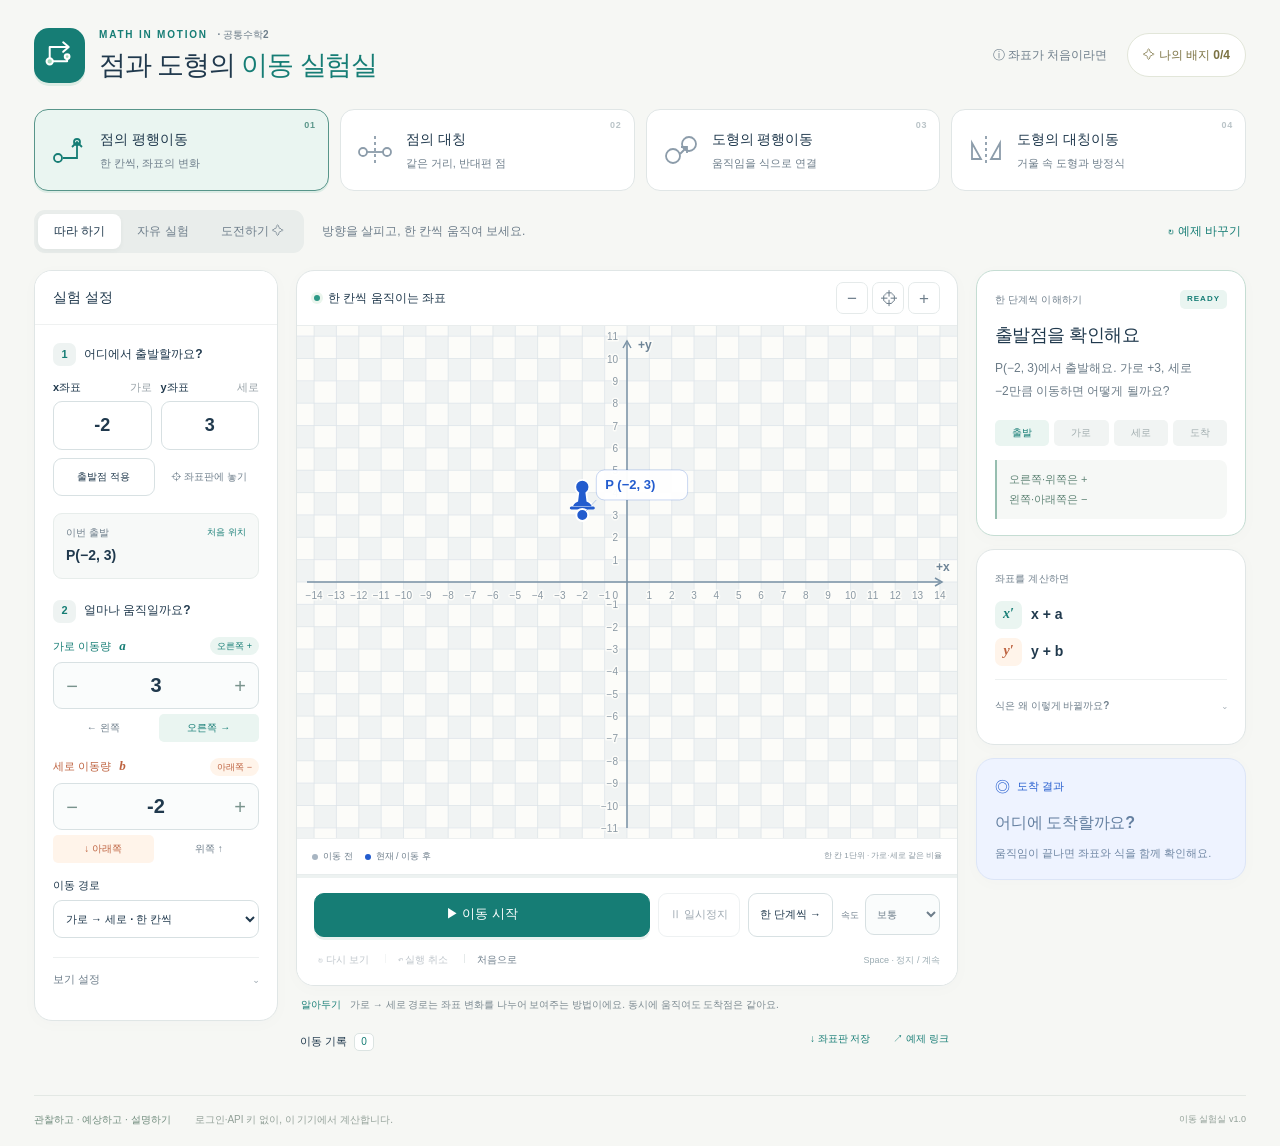
==== index.html @ cbc28ec3 "Add files via upload" ====
<!DOCTYPE html>
<html lang="ko">
<head>
  <meta charset="UTF-8">
  <meta name="viewport" content="width=device-width,initial-scale=1,viewport-fit=cover">
  <meta name="theme-color" content="#f6f7f4">
  <meta name="description" content="공통수학2 · 점과 도형의 평행이동과 대칭이동을 한 칸씩 실험하는 수학 학습 도구">
  <title>이동 실험실 · 점과 도형</title>
  <style>:root{--bg:#f6f7f4;--card:#fff;--ink:#20394d;--muted:#6e7e8b;--line:#e0e6e6;--teal:#167d75;--teal-soft:#eaf5f1;--blue:#235cce;--blue-soft:#eef3ff;--orange:#bd613e;--orange-soft:#fff4ea;--purple:#8061ab;--radius:18px;--shadow:0 3px 18px #283b4f05;font-family:-apple-system,BlinkMacSystemFont,'Apple SD Gothic Neo','Noto Sans KR','Malgun Gothic',Arial,sans-serif;color:var(--ink);font-synthesis:none;line-height:1.6}*{box-sizing:border-box}body{margin:0;background:var(--bg);font-size:14px}button,input,select,textarea{font:inherit;color:inherit}button{cursor:pointer;border:0;background:none;min-height:44px;transition:background .16s,border-color .16s,box-shadow .16s;touch-action:manipulation}button:hover:not(:disabled){filter:brightness(.97)}button:disabled{opacity:.43;cursor:not-allowed}button:focus-visible,input:focus-visible,select:focus-visible,summary:focus-visible,textarea:focus-visible{outline:3px solid #76aaa2;outline-offset:3px}input,select,textarea{width:100%;min-width:0;border:1px solid #d7e0e2;border-radius:9px;background:#fff;padding:9px 11px;min-height:44px;outline:0}input:focus,select:focus,textarea:focus{border-color:var(--teal);box-shadow:0 0 0 3px #167d7510}input:disabled,select:disabled{background:#f5f6f6}input[type=checkbox]{accent-color:var(--teal);width:17px;height:17px;min-height:0;flex-shrink:0}fieldset{margin:0;padding:0;border:0;min-width:0}h1,h2,h3,p{margin:0}h2{font-size:16px;line-height:1.45}h3{font-size:16px}small{font-size:11px}em{font-style:normal}svg{display:block}summary{cursor:pointer;list-style:none;min-height:44px;display:flex;align-items:center;justify-content:space-between}summary::-webkit-details-marker{display:none}[hidden]{display:none!important}.shell{max-width:1520px;margin:auto;padding:27px 34px 18px}.masthead{display:flex;align-items:center;justify-content:space-between;gap:24px;margin-bottom:26px}.brand-group{display:flex;gap:14px;align-items:center}.brand-mark{width:51px;height:55px;background:var(--teal);border-radius:15px;display:grid;place-items:center;box-shadow:0 3px 0 #dcece4}.brand-mark svg{width:38px;stroke:#fff;stroke-width:2.5;fill:none;stroke-linecap:round;stroke-linejoin:round}.brand-mark circle{fill:#a7d9bd}.eyebrow{font-size:10px;letter-spacing:1.8px;font-weight:750;color:var(--teal);margin-bottom:4px}.eyebrow span{letter-spacing:0;margin-left:5px;font-weight:550;color:var(--muted)}h1{font-size:27px;font-weight:750;letter-spacing:-1.1px;line-height:1.35}h1 em{color:var(--teal)}.header-actions{display:flex;gap:12px;align-items:center}.ghost{color:var(--muted)}.small{font-size:12px;padding:0 8px}.badge-button{background:#fff;border:1px solid #e2e6d9;border-radius:24px;padding:0 15px;font-size:12px;font-weight:650;color:#7b7242}.mode-nav{display:grid;grid-template-columns:repeat(4,1fr);gap:11px;margin-bottom:19px}.mode-card{display:flex;align-items:center;position:relative;padding:17px 16px;text-align:left;gap:13px;background:var(--card);border:1px solid var(--line);border-radius:14px;min-height:82px}.mode-card.active{background:var(--teal-soft);border:1.5px solid #58958a;box-shadow:0 2px 0 #dcece5}.mode-card svg{height:34px;width:36px;stroke:#8c9caa;stroke-width:1.8;fill:none;flex-shrink:0}.mode-card.active svg{stroke:var(--teal)}.mode-card b{display:block;font-size:14px;font-weight:700}.mode-card small{display:block;color:var(--muted);font-size:11px;margin-top:4px}.mode-number{position:absolute;right:12px;top:8px;font-size:9px;font-weight:700;letter-spacing:.8px;color:#bac4c8}.mode-card.active .mode-number{color:#5c978b}.learning-bar{display:flex;align-items:center;gap:18px;margin-bottom:17px}.segmented{display:flex;padding:4px;border-radius:11px;background:#e9edeb;flex-shrink:0}.segmented button{min-height:35px;border-radius:8px;font-size:12px;padding:0 16px;color:var(--muted)}.segmented .active{background:#fff;color:var(--ink);font-weight:700;box-shadow:0 2px 5px #243b4a0c}.learning-bar>p{font-size:12px;color:var(--muted)}.learning-bar>.text-button{margin-left:auto}.text-button{font-size:12px;color:var(--teal);padding:0 5px;min-height:38px;font-weight:650}.workspace{display:grid;grid-template-columns:244px minmax(0,1fr) 270px;gap:18px;align-items:start}.card{background:var(--card);border:1px solid var(--line);border-radius:var(--radius);box-shadow:var(--shadow)}.input-panel{overflow:hidden}.input-panel>summary{padding:15px 18px;font-size:14px;font-weight:750;background:#fff;border-bottom:1px solid #eff1f1}.summary-hint{display:none;font-size:11px;font-weight:400;color:var(--muted)}.input-content{padding:18px}.section-caption{display:flex;align-items:center;gap:8px;margin-bottom:13px}.section-caption h2{font-size:12px;font-weight:700}.step-circle{background:#eef3f2;border-radius:7px;width:23px;height:23px;display:grid;place-items:center;color:var(--teal);font-size:11px;font-weight:750;flex-shrink:0}.field-row{display:grid;grid-template-columns:1fr 1fr;gap:9px}.field-row label>span,.equation-field>span{font-size:11px;display:block;margin-bottom:5px;font-weight:650}.field-row label small{float:right;font-weight:400;color:#98a2a8}.field-row input{text-align:center;font-size:18px;font-weight:650;font-variant-numeric:tabular-nums}.input-tools{display:flex;gap:5px;margin-top:8px}.compact{min-height:38px;padding:6px 11px;font-size:11px;border-radius:8px}.input-tools .compact{padding-left:7px;padding-right:7px;font-size:10px;flex:1}.outline{background:#fff;border:1px solid #d8e1e3;border-radius:9px;padding:8px 13px;font-size:12px;font-weight:550}.primary{background:var(--teal);border:1px solid var(--teal);border-radius:10px;color:#fff;font-size:13px;font-weight:700;padding:10px 19px;box-shadow:0 3px 0 #0b665317}.primary:hover{background:#126c65}.current-source{margin:17px 0 21px;padding:11px 12px;background:#f7f9f8;border:1px solid #e7edeb;border-radius:9px;overflow-wrap:anywhere}.current-source>span{font-size:10px;font-weight:650;display:flex;justify-content:space-between;color:var(--muted);gap:5px}.current-source small{font-size:9px;color:var(--teal)}.current-source>strong{font-size:14px;font-weight:650;display:block;margin-top:3px;line-height:1.6}.current-source p{font-size:11px;color:var(--orange);margin-top:6px}.motion-input{margin-bottom:14px}.field-heading{display:flex;align-items:center;justify-content:space-between;font-size:11px;margin-bottom:6px}.field-heading b{margin-left:5px;font-size:13px;font-family:Georgia,serif;font-style:italic}.x-motion .field-heading{color:var(--teal)}.y-motion .field-heading{color:var(--orange)}.direction-pill{font-size:9px;background:var(--teal-soft);padding:2px 7px;border-radius:20px}.y-motion .direction-pill{background:var(--orange-soft)}.number-control{display:grid;grid-template-columns:36px 1fr 36px;background:#fafcfc;border:1px solid #d8e1e3;border-radius:9px;overflow:hidden}.number-control input{background:transparent;border:0;border-radius:0;padding:5px 0;box-shadow:none;text-align:center;font-size:20px;font-weight:700;min-width:0;height:45px}.number-control button{font-size:20px;font-weight:400;min-height:44px;color:#79938d}.direction-choice{display:grid;grid-template-columns:1fr 1fr;gap:5px;margin-top:5px}.direction-choice button{min-height:28px;font-size:10px;border-radius:5px;color:var(--muted)}.direction-choice button.chosen{background:var(--teal-soft);color:var(--teal);font-weight:650}.y-motion .direction-choice button.chosen{background:var(--orange-soft);color:var(--orange)}.select-label{display:block;font-size:11px;font-weight:550;margin-top:12px}.select-label select{font-size:11px;margin-top:5px;padding:8px;min-height:38px}.display-options{margin-top:19px;border-top:1px solid #edf0f0}.display-options>summary{color:var(--muted);font-size:11px;font-weight:650}.display-options>div{display:grid;gap:1px}.display-options label{display:flex;align-items:center;gap:9px;font-size:11px;min-height:36px}.equation-field input{font-family:inherit;font-size:12px}.shape-presets{display:flex;gap:4px;margin-top:7px;flex-wrap:wrap}.shape-presets button{min-height:29px;padding:2px 8px;border-radius:5px;background:#f1f4f3;color:var(--muted);font-size:10px}.equation-preview{margin:9px 0;font-size:12px;line-height:1.7;overflow-wrap:anywhere;color:var(--blue)}.wide{width:100%}.field-note{font-size:10px;color:var(--muted);line-height:1.8;margin-top:8px}.axis-presets{display:grid;grid-template-columns:1fr 1fr;gap:7px}.axis-presets button{border:1px solid #e3e0ec;border-radius:8px;font-size:12px;min-height:37px;color:var(--purple)}.axis-presets .chosen{background:#f0ecf7;border-color:#ab96c8}.axis-params{margin-top:12px}.axis-note{background:#f6f3fa;border-left:2px solid #baaad0;color:#80708f;font-size:11px;line-height:1.8;padding:10px;margin-top:14px;border-radius:0 7px 7px 0}.inline-error{background:#fff0ee;border:1px solid #efd1ca;border-radius:8px;color:#ab4432;font-size:11px;line-height:1.8;margin-top:10px;padding:9px}.board-card{overflow:hidden}.board-header{height:55px;display:flex;align-items:center;justify-content:space-between;padding:0 17px;border-bottom:1px solid #e9eded}.board-header>div:first-child{display:flex;align-items:center;gap:8px}.board-header b{font-size:12px;font-weight:650}.live-dot{height:6px;width:6px;background:#2d9987;border-radius:50%;box-shadow:0 0 0 3px #eaf5ed}.board-tools{display:flex;gap:4px}.board-tools button{width:32px;min-height:32px;height:32px;border:1px solid #e5eaea;border-radius:7px;font-size:17px;color:var(--muted);display:grid;place-items:center}.board-surface{height:clamp(420px,40vw,575px);position:relative;background:#fcfcf9;overflow:hidden}.board-surface svg{width:100%;height:100%;touch-action:none;cursor:grab;font-family:-apple-system,BlinkMacSystemFont,'Apple SD Gothic Neo','Noto Sans KR','Malgun Gothic',sans-serif}.board-surface svg:active{cursor:grabbing}.board-surface svg.placing{cursor:crosshair}#placement-banner{position:absolute;left:50%;bottom:14px;transform:translateX(-50%);white-space:nowrap;padding:8px 13px;background:#245d56;color:#fff;font-size:11px;border-radius:24px;pointer-events:none}.tick{font-size:10px;fill:#8b99a4;font-variant-numeric:tabular-nums;paint-order:stroke;stroke:#fcfcf9;stroke-width:3;stroke-linejoin:round}.axis-title{font-size:12px;fill:#6f8597;font-weight:700;paint-order:stroke;stroke:#fcfcf9;stroke-width:3}.graph-label{pointer-events:none}.board-footer{border-top:1px solid #edf0f0;padding:10px 15px;display:flex;align-items:center;justify-content:space-between;gap:8px}.legend{display:flex;align-items:center;gap:12px;font-size:9px;color:var(--muted)}.legend>span{display:flex;align-items:center;gap:5px;white-space:nowrap}.legend i{display:inline-block;width:6px;height:6px;background:#a8b5c2;border-radius:50%}.legend .legend-current{background:var(--blue)}.legend .legend-axis{border-top:2px dashed var(--purple);width:13px;height:0;border-radius:0;background:none}.board-footer small{font-size:8px;color:#8c99a2;text-align:right}.playback{padding:0 17px 7px;border-top:1px solid #e8eded;background:#fff}.progress-track{height:3px;background:#edf2f1;margin:0 -17px 15px}.progress-track span{display:block;width:0;height:100%;background:#64a89a;transition:width .12s linear}.playback-controls{display:flex;align-items:center;gap:8px}.playback-controls .primary{flex:1;white-space:nowrap;padding-left:10px;padding-right:10px}.playback-controls .outline{padding:9px 11px;white-space:nowrap;font-size:11px}.speed-control{font-size:9px;color:var(--muted);margin-left:auto;display:flex;align-items:center;gap:6px}.speed-control select{width:75px;min-height:41px;padding:7px;font-size:10px;background:#fafcfc}.secondary-controls{display:flex;align-items:center;gap:8px;margin-top:5px}.secondary-controls button{font-size:10px;color:var(--muted);min-height:36px;padding:0 4px}.secondary-controls button+button:before{content:'';display:inline-block;height:9px;border-left:1px solid #e5eaea;margin-right:12px}.keyboard-hint{margin-left:auto;font-size:9px;color:#9aabb2}.path-explanation{font-size:10px;line-height:1.8;color:#7b8990;margin:10px 5px 0;display:flex;gap:9px}.path-explanation>span{flex-shrink:0;color:var(--teal);font-weight:650}.board-actions{display:flex;align-items:flex-start;justify-content:space-between;gap:10px;margin:6px 4px}.board-actions>details{max-width:66%;flex:1}.board-actions summary{font-size:11px;justify-content:flex-start;gap:7px}.board-actions summary>span{border:1px solid #dce4e2;background:#fff;border-radius:5px;min-width:20px;text-align:center;font-size:10px;color:var(--teal)}.board-actions>div{display:flex;gap:13px}.board-actions .text-button{font-size:10px}#history-list{max-height:210px;overflow:auto}.history-item{font-size:10px;padding:8px 0;border-top:1px solid var(--line);overflow-wrap:anywhere}.history-item b{font-weight:600;color:var(--teal)}.empty-note{font-size:11px;color:var(--muted);padding:7px 0}.learning-panel{display:grid;gap:13px}.coach-card{padding:19px 18px 16px;background:#fff}.coach-heading{display:flex;justify-content:space-between;align-items:center;gap:6px;margin-bottom:13px}.section-kicker{font-size:10px;font-weight:750;color:var(--muted);letter-spacing:.15px}.step-badge{font-size:8px;font-weight:750;background:var(--teal-soft);color:var(--teal);border-radius:5px;padding:3px 7px;white-space:nowrap;letter-spacing:1px}.coach-card h2{font-size:18px;letter-spacing:-.55px;margin-bottom:9px}.coach-card>p{font-size:12px;line-height:1.85;color:#6c7c88;word-break:keep-all}.stage-checklist{display:flex;margin:18px 0 14px;gap:5px}.stage-checklist span{flex:1;padding:5px 1px;background:#f1f4f3;color:#a0acae;border-radius:5px;font-size:10px;text-align:center;font-weight:600}.stage-checklist .active{background:var(--teal-soft);color:var(--teal)}.stage-checklist .finished{background:#f0f4f2;color:#6c9186}.coach-tip{font-size:11px;line-height:1.8;background:#f6f8f6;border-left:2px solid #97beb0;border-radius:0 8px 8px 0;padding:10px 12px;color:#628678}.calculation-card{padding:16px 18px}.coordinate-calculation{margin-top:12px;display:grid;gap:9px}.calc-row{display:flex;align-items:center;gap:9px;font-size:14px;font-weight:550;font-variant-numeric:tabular-nums;overflow-wrap:anywhere}.calc-row .axis-letter{border-radius:7px;background:var(--teal-soft);color:var(--teal);font-family:Georgia,serif;font-style:italic;width:27px;height:28px;display:grid;place-items:center;flex-shrink:0}.calc-row.y .axis-letter{background:var(--orange-soft);color:var(--orange)}.calc-row.muted{opacity:.5}.calc-row strong{font-weight:750}.calc-note{font-size:10px;line-height:1.8;color:var(--muted)}#formula-details{border-top:1px solid #edf0f0;margin-top:13px;padding-top:4px}#formula-details>summary{font-size:10px;font-weight:650;color:var(--muted);gap:7px}#formula-explanation{font-size:11px;line-height:1.9;color:#647986;overflow-wrap:anywhere;padding-bottom:5px}#formula-explanation .math-block{font-size:13px;background:#f8faf9;color:var(--ink);padding:9px;border-radius:6px;margin:7px 0}.result-card{padding:16px 18px;background:var(--blue-soft);border-color:#dce5f7}.result-heading{display:flex;gap:7px;align-items:center;margin-bottom:11px;color:var(--blue)}.result-heading>span{font-size:15px}.result-heading>h2{font-size:11px;font-weight:700}.result-value{font-size:16px;font-weight:750;letter-spacing:-.25px;line-height:1.65;overflow-wrap:anywhere;color:#6580a1}.result-value.ready{font-size:21px;color:#1f477b}.result-card>p{font-size:11px;line-height:1.85;margin-top:7px;color:#7087a4;word-break:keep-all}.result-card .text-button{font-size:10px;color:var(--blue);padding:0;min-height:30px}.challenge-card{padding:17px;background:#fffcf4;border-color:#e8dfc5}.challenge-card .coach-heading{margin-bottom:6px}.challenge-card h2{font-size:14px;margin-bottom:12px}.challenge-card .section-kicker{color:#968350}.challenge-card .text-button{font-size:10px;color:#968350;min-height:30px}.challenge-card .select-label select{background:white}.challenge-card input{background:white}.challenge-actions{display:flex;gap:7px;margin-top:12px}.challenge-card .primary{background:#9a8040;border-color:#9a8040;flex:1}#prediction-feedback{font-size:11px;line-height:1.85;margin-top:9px;color:#97834b}#prediction-shape>span{font-size:11px}#predict-equation{margin-top:5px;font-size:12px}.app-footer{display:flex;gap:24px;border-top:1px solid #e3e8e4;padding-top:16px;margin-top:25px;font-size:10px;color:#92a098}.app-footer>span:first-child{color:#6f8b7c}.app-footer small{margin-left:auto;font-size:9px}dialog{border:1px solid #d9e3df;border-radius:21px;padding:30px;max-width:760px;width:calc(100% - 32px);max-height:88vh;box-shadow:0 20px 100px #17322e2a;color:var(--ink)}dialog::backdrop{background:#183a384d;backdrop-filter:blur(3px)}.dialog-header{display:flex;justify-content:space-between;gap:16px;align-items:center;margin-bottom:20px}.dialog-header h2{font-size:22px;letter-spacing:-.65px}.dialog-close{width:44px;height:44px;min-width:44px;background:#f1f5f3;border-radius:50%;font-size:27px;color:var(--muted)}.help-grid{display:grid;grid-template-columns:1fr 1fr;gap:15px}.help-grid article{background:#f5f8f5;border-radius:12px;padding:18px}.help-grid b{font-size:10px;color:var(--teal)}.help-grid h3{font-size:15px;line-height:1.7;margin:8px 0}.help-grid p,.help-bottom p,dialog>p{font-size:12px;line-height:1.9;color:#708078;word-break:keep-all}.help-bottom{padding:19px 0}.help-bottom h3{margin-bottom:8px}.help-bottom p+p{margin-top:10px}.help-bottom .field-note{font-size:11px;color:#8c9894}.help-bottom+button{width:100%}#progress-list{display:grid;grid-template-columns:1fr 1fr;gap:12px;margin:20px 0}.progress-item{padding:16px;border:1px solid #e0e7df;border-radius:12px;background:#f8f9f7}.progress-item.earned{background:#fff9e3;border-color:#d4c478}.progress-item b{display:block;font-size:13px;margin:6px 0}.progress-item span{font-size:11px;color:var(--muted)}#clear-progress{margin-top:15px}#share-dialog{max-width:550px}#share-link{margin:16px 0;font-size:12px}#toast{position:fixed;left:50%;bottom:24px;transform:translateX(-50%);padding:13px 24px;background:#233e36;color:#fff;border:1px solid #ffffff26;border-radius:14px;box-shadow:0 5px 20px #173a2926;font-size:12px;z-index:999;max-width:calc(100% - 34px);white-space:normal;min-width:260px;text-align:center;pointer-events:none}.skip-link{position:absolute;top:-70px;left:10px;background:white;padding:12px;z-index:100}.skip-link:focus{top:10px}.axis-pulse{animation:axis-glow 1s ease-in-out 2}.finish-pulse{animation:finish-glow 1s ease-in-out 2}.result-card.just-finished{animation:result-glow 1s ease-in-out 2}@keyframes axis-glow{0%,100%{opacity:1}50%{opacity:.42}}@keyframes finish-glow{0%,100%{opacity:1}50%{opacity:.65}}@keyframes result-glow{50%{box-shadow:0 0 0 4px #235cce1f}}body.reduced *{animation:none!important;transition:none!important}body.teaching .coach-card{border-color:#c5ddd3}
@media(min-width:1450px){.workspace{grid-template-columns:256px minmax(0,1fr) 288px;gap:20px}.input-content{padding:20px}.coach-card{padding:21px}.board-surface{height:570px}.playback-controls .primary{font-size:14px}.calc-row{font-size:15px}}
@media(max-width:1190px){.shell{padding:22px}.workspace{grid-template-columns:230px minmax(0,1fr);gap:16px}.learning-panel{grid-column:1/-1;grid-template-columns:1.2fr 1fr 1fr;align-items:start}.challenge-card{grid-column:1/-1;max-width:none}.challenge-card .field-row{max-width:280px}.mode-card{padding:16px 12px;gap:9px}.mode-card b{font-size:12px}.mode-card small{font-size:10px}.mode-card svg{width:30px}.board-surface{height:540px}.masthead{margin-bottom:22px}h1{font-size:25px}.input-content{padding:16px}.learning-bar{gap:12px}.learning-bar>p{font-size:11px}.playback-controls .primary{max-width:230px}.challenge-card{display:grid;grid-template-columns:1.2fr 1fr;gap:0 25px}.challenge-card .coach-heading,.challenge-card h2{grid-column:1/-1}.challenge-card .challenge-actions{align-self:end;margin-top:10px}.challenge-card #prediction-feedback{grid-column:1/-1}.header-actions .ghost{font-size:11px}}
@media(max-width:800px){.shell{padding:18px}.masthead{align-items:flex-start;gap:12px}.header-actions{gap:6px;flex-direction:column;align-items:flex-end}.badge-button{min-height:32px;font-size:10px;padding:0 11px}.header-actions .ghost{min-height:29px;font-size:10px}.brand-mark{width:44px;height:48px;border-radius:12px}.brand-mark svg{width:34px}.brand-group{gap:10px}h1{font-size:23px;line-height:1.4}.eyebrow{font-size:8px}.mode-nav{gap:8px}.mode-card{flex-direction:column;align-items:flex-start;padding:13px 10px;gap:6px;min-height:97px}.mode-card svg{height:25px}.mode-card b{font-size:12px}.mode-card small{font-size:9px}.learning-bar{flex-wrap:wrap;gap:6px 12px}.learning-bar>p{order:3;width:100%;margin:4px 0}.learning-bar>.text-button{font-size:10px}.segmented button{font-size:11px;padding:0 13px}.workspace{grid-template-columns:208px minmax(0,1fr);gap:12px}.input-content{padding:13px}.section-caption h2{font-size:11px}.input-tools{flex-direction:column}.current-source{margin-bottom:16px}.board-surface{height:515px}.board-header{padding:0 12px}.board-header b{font-size:11px}.playback{padding-left:12px;padding-right:12px}.playback-controls{flex-wrap:wrap;gap:6px}.playback-controls .primary{max-width:none;min-width:110px}.playback-controls .outline{padding:8px;flex:1;min-width:95px}.speed-control{margin-left:0;flex:1;justify-content:flex-end}.keyboard-hint{display:none}.board-footer{align-items:flex-start;flex-direction:column;gap:6px}.board-actions{flex-wrap:wrap;gap:0}.board-actions>details{max-width:100%;flex-basis:100%}.board-actions>div{margin-left:auto}.learning-panel{grid-template-columns:1fr 1fr}.result-card{grid-column:2;grid-row:1}.calculation-card{grid-column:1/-1}.challenge-card{grid-column:1/-1}.app-footer{gap:8px;flex-wrap:wrap}.app-footer small{margin-left:auto}}
@media(max-width:640px){.shell{padding:15px 12px}.masthead{margin-bottom:18px}.brand-mark{width:38px;height:43px;flex-shrink:0}.brand-mark svg{width:29px}h1{font-size:20px;max-width:210px}.brand-group{gap:8px}.eyebrow{font-size:7px;letter-spacing:1.2px}.eyebrow span{font-size:8px}.header-actions .ghost{font-size:0}.header-actions .ghost span{font-size:20px}.header-actions{flex-direction:row;align-items:center;gap:0}.badge-button{font-size:9px;padding:0 8px;white-space:nowrap}.mode-nav{grid-template-columns:1fr 1fr;gap:7px;margin-bottom:15px}.mode-card{flex-direction:row;align-items:center;padding:12px 11px;min-height:69px;gap:10px}.mode-card svg{width:27px;height:29px}.mode-card b{font-size:12px}.mode-card small{font-size:9px;margin-top:3px}.mode-number{font-size:8px;right:8px;top:5px}.segmented button{padding:0 11px}.learning-bar{margin-bottom:13px}.workspace{display:flex;flex-direction:column;gap:12px}.input-panel{width:100%}.summary-hint{display:inline}.input-panel>summary{padding:11px 15px;min-height:48px}.input-content{display:grid;grid-template-columns:1fr 1fr;gap:0 18px;padding:16px}.input-content #source-fields{grid-column:1}.current-source{grid-column:1;margin:12px 0 0;align-self:start;grid-row:2}.input-content #transform-fields{grid-column:2;grid-row:1/4}.input-content .display-options{grid-column:1/-1;margin-top:10px}.input-content .inline-error{grid-column:1/-1;grid-row:auto}.input-tools{flex-direction:column}.field-row{gap:6px}.field-row input{font-size:17px}.input-content .section-caption{gap:5px}.input-content .section-caption h2{font-size:10px}.number-control{grid-template-columns:30px 1fr 30px}.direction-choice button{font-size:9px}.board-column{width:100%}.board-surface{height:440px}.board-header{height:49px}.board-header b{font-size:11px}.board-footer{flex-direction:row;align-items:center;padding:9px 11px}.board-footer small{font-size:7px;max-width:150px}.legend{gap:9px;font-size:8px}.playback-controls .primary{font-size:12px;min-height:44px;min-width:90px}.playback-controls .outline{font-size:10px;min-width:0;flex:initial;min-height:44px}.playback-controls{gap:5px}.speed-control{width:100%;margin-top:2px}.speed-control select{min-height:32px;padding:4px 7px;width:72px}.secondary-controls{margin-top:0}.learning-panel{width:100%;display:grid;grid-template-columns:1fr 1fr;gap:10px}.coach-card{padding:16px;grid-column:1/-1}.coach-card h2{font-size:18px}.coach-card>p{font-size:12px}.stage-checklist{margin:12px 0}.coach-tip{font-size:11px}.result-card{grid-column:auto;grid-row:auto;padding:15px 12px}.calculation-card{grid-column:auto;padding:15px 12px}.result-value.ready{font-size:17px}.calc-row{font-size:12px;gap:6px}.calculation-card .axis-letter{width:23px;height:25px}.challenge-card{display:block;grid-column:1/-1;padding:16px}.challenge-card .field-row{max-width:none}.result-heading h2{font-size:10px}.coach-heading{margin-bottom:9px}.app-footer>span:first-child{display:none}.app-footer{font-size:9px;margin-top:18px;padding-top:12px}dialog{padding:22px}.help-grid{grid-template-columns:1fr;gap:10px}.help-grid article{padding:14px}.dialog-header h2{font-size:19px}.dialog-close{width:38px;height:38px;min-width:38px}.help-grid h3{font-size:14px}.help-bottom{padding-top:17px}#progress-list{gap:8px}.progress-item{padding:11px}.progress-item b{font-size:12px}}
@media(prefers-reduced-motion:reduce){*,*::before,*::after{animation:none!important;transition:none!important;scroll-behavior:auto!important}}
@media print{body{background:#fff}.shell{padding:0}.header-actions,.input-panel,.learning-bar,.board-tools,.playback,.board-actions,.app-footer,.challenge-card,.mode-nav,.path-explanation{display:none!important}.workspace{display:block}.board-surface{height:600px}.learning-panel{margin-top:12px;display:grid;grid-template-columns:1fr 1fr 1fr}.masthead{margin-bottom:14px}.board-column{width:100%}.card{break-inside:avoid}#coordinate-plane{height:600px}}
@media(pointer:coarse){button,.compact,.text-button,.direction-choice button,.axis-presets button,.shape-presets button,.segmented button{min-height:44px}.board-tools button{width:44px;height:44px}.board-header{min-height:57px}.display-options label{min-height:44px}.field-row input,.equation-field input,.number-control input,.select-label select,textarea{font-size:16px}.speed-control select{min-height:44px;font-size:13px}.mode-card{min-height:76px}.input-tools .compact{font-size:11px}.mode-card small{font-size:10px}}
@media(max-width:640px){.speed-control{flex:0 0 100%;width:100%;justify-content:flex-end;white-space:nowrap}}
</style>
</head>
<body>
  <a class="skip-link" href="#run">이동 실행으로 바로 가기</a>
  <main class="shell">
    <header class="masthead">
      <div class="brand-group"><div class="brand-mark" aria-hidden="true"><svg viewBox="0 0 48 48"><path d="M11 32V14h23M28 8l7 6-7 6M11 32h22V26"/><circle cx="11" cy="32" r="4"/><circle cx="33" cy="26" r="3"/></svg></div><div><p class="eyebrow">MATH IN MOTION <span>· 공통수학2</span></p><h1>점과 도형의 <em>이동 실험실</em></h1></div></div>
      <div class="header-actions"><button id="help-open" class="ghost small"><span aria-hidden="true">ⓘ</span> 좌표가 처음이라면</button><button id="progress-open" class="badge-button" title="도전하기 학습 기록 보기">✧ <span id="badge-count">나의 배지 0/4</span></button></div>
    </header>
    <nav class="mode-nav" aria-label="실험 메뉴">
      <button class="mode-card active" data-mode="point-translation" aria-pressed="true"><span class="mode-number">01</span><svg viewBox="0 0 36 32" aria-hidden="true"><circle cx="7" cy="24" r="4"/><path d="M12 24h14V8m-5 5 5-5 5 5"/><circle cx="26" cy="8" r="3"/></svg><span><b>점의 평행이동</b><small>한 칸씩, 좌표의 변화</small></span></button>
      <button class="mode-card" data-mode="point-reflection" aria-pressed="false"><span class="mode-number">02</span><svg viewBox="0 0 36 32" aria-hidden="true"><path d="M18 2v28" stroke-dasharray="3 3"/><circle cx="6" cy="18" r="4"/><circle cx="30" cy="18" r="4"/><path d="M10 18h16"/></svg><span><b>점의 대칭</b><small>같은 거리, 반대편 점</small></span></button>
      <button class="mode-card" data-mode="shape-translation" aria-pressed="false"><span class="mode-number">03</span><svg viewBox="0 0 36 32" aria-hidden="true"><circle cx="10" cy="22" r="7"/><circle cx="26" cy="10" r="7"/><path d="m17 20 7-7m-6 0h6v6"/></svg><span><b>도형의 평행이동</b><small>움직임을 식으로 연결</small></span></button>
      <button class="mode-card" data-mode="shape-reflection" aria-pressed="false"><span class="mode-number">04</span><svg viewBox="0 0 36 32" aria-hidden="true"><path d="M18 2v28" stroke-dasharray="3 3"/><path d="M4 25V9l9 16Zm28 0V9l-9 16Z"/></svg><span><b>도형의 대칭이동</b><small>거울 속 도형과 방정식</small></span></button>
    </nav>
    <div class="learning-bar">
      <div class="segmented" role="group" aria-label="학습 방식"><button data-learning="guided" class="active" aria-pressed="true">따라 하기</button><button data-learning="free" aria-pressed="false">자유 실험</button><button data-learning="challenge" aria-pressed="false">도전하기 <span aria-hidden="true">✧</span></button></div>
      <p id="learning-description">방향을 살피고, 한 칸씩 움직여 보세요.</p>
      <button id="load-example" class="text-button">↻ 예제 바꾸기</button>
    </div>
    <div class="workspace">
      <details class="input-panel card" id="input-panel" open>
        <summary><span>실험 설정</span><span class="summary-hint">펼치기 / 접기</span></summary>
        <div class="input-content">
          <fieldset id="source-fields">
            <div class="section-caption"><span class="step-circle">1</span><h2 id="source-title">어디에서 출발할까요?</h2></div>
            <div id="point-inputs"><div class="field-row"><label><span>x좌표 <small>가로</small></span><input id="point-x" value="-2" inputmode="text" autocomplete="off" aria-label="점의 x좌표" maxlength="32"></label><label><span>y좌표 <small>세로</small></span><input id="point-y" value="3" inputmode="text" autocomplete="off" aria-label="점의 y좌표" maxlength="32"></label></div><div class="input-tools"><button id="apply-point" class="outline compact" type="button">출발점 적용</button><button id="place-point" class="ghost compact" type="button" aria-pressed="false">⌖ 좌표판에 놓기</button></div></div>
            <div id="shape-inputs" hidden><label class="equation-field"><span>도형의 방정식</span><input id="shape-equation" value="(x-1)^2+(y-2)^2=4" placeholder="예: (x-1)^2+(y-2)^2=4" autocomplete="off" spellcheck="false" maxlength="260"></label><div class="shape-presets"><button data-preset="circle" type="button">원</button><button data-preset="line" type="button">직선</button><button data-preset="parabola" type="button">포물선</button><button data-preset="vertical" type="button">수직선</button></div><div id="equation-preview" class="equation-preview" aria-live="polite"></div><button id="apply-shape" type="button" class="outline compact wide">새 도형 적용</button><p class="field-note">x² 또는 x^2 모두 가능<br>일차·이차 다항 방정식 한 개를 입력해요.</p></div>
          </fieldset>
          <div id="source-error" class="inline-error" role="alert" hidden></div>
          <div class="current-source"><span>이번 출발 <small id="current-sequence">처음 위치</small></span><strong id="current-source-value">P(−2, 3)</strong><p id="source-dirty" hidden>입력한 출발점을 먼저 적용해 주세요.</p></div>
          <fieldset id="transform-fields">
            <div class="section-caption"><span class="step-circle">2</span><h2 id="transform-title">얼마나 움직일까요?</h2></div>
            <div id="translation-inputs">
              <div class="motion-input x-motion"><div class="field-heading"><label for="move-x">가로 이동량 <b>a</b></label><span id="x-direction" class="direction-pill">오른쪽 +</span></div><div class="number-control"><button data-nudge="move-x:-1" aria-label="가로 이동량 1 줄이기" type="button">−</button><input id="move-x" value="3" inputmode="text" aria-label="가로 이동량 a" autocomplete="off" maxlength="32"><button data-nudge="move-x:1" aria-label="가로 이동량 1 늘리기" type="button">+</button></div><div class="direction-choice"><button data-direction="x:-1" type="button">← 왼쪽</button><button data-direction="x:1" type="button" class="chosen">오른쪽 →</button></div></div>
              <div class="motion-input y-motion"><div class="field-heading"><label for="move-y">세로 이동량 <b>b</b></label><span id="y-direction" class="direction-pill">아래쪽 −</span></div><div class="number-control"><button data-nudge="move-y:-1" aria-label="세로 이동량 1 줄이기" type="button">−</button><input id="move-y" value="-2" inputmode="text" aria-label="세로 이동량 b" autocomplete="off" maxlength="32"><button data-nudge="move-y:1" aria-label="세로 이동량 1 늘리기" type="button">+</button></div><div class="direction-choice"><button data-direction="y:-1" type="button" class="chosen">↓ 아래쪽</button><button data-direction="y:1" type="button">위쪽 ↑</button></div></div>
              <label class="select-label">이동 경로 <select id="path-mode"><option value="step">가로 → 세로 · 한 칸씩</option><option value="direct">직선으로 · 동시에</option></select></label>
            </div>
            <div id="reflection-inputs" hidden>
              <div class="axis-presets" role="group" aria-label="대칭 기준"><button data-axis="xaxis" type="button" class="chosen">x축</button><button data-axis="yaxis" type="button">y축</button><button data-axis="origin" type="button">원점</button><button data-axis="diagonal" type="button">y = x</button></div>
              <label class="select-label">대칭 기준 선택 <select id="axis-select"><option value="xaxis">x축 · y=0</option><option value="yaxis">y축 · x=0</option><option value="origin">원점 (0, 0)</option><option value="diagonal">직선 y=x</option><option value="antidiagonal">직선 y=−x</option><option value="vertical">직선 x=h</option><option value="horizontal">직선 y=k</option><option value="general">직선의 식 직접 입력</option><option value="center">점 (h, k)을 중심으로</option></select></label>
              <div class="field-row axis-params" id="axis-params" hidden><label id="axis-h-label"><span>h</span><input id="axis-h" value="1" aria-label="대칭 기준 h" maxlength="32"></label><label id="axis-k-label"><span>k</span><input id="axis-k" value="1" aria-label="대칭 기준 k" maxlength="32"></label></div>
              <label class="equation-field" id="general-axis-input" hidden><span>대칭축의 방정식</span><input id="axis-equation" value="x+y-1=0" placeholder="예: x+y-1=0" spellcheck="false" maxlength="260"></label>
              <div class="axis-note" id="axis-note">굵은 점선이 거울의 기준이에요.<br>축까지의 거리를 비교해 보세요.</div>
            </div>
          </fieldset>
          <div id="transform-error" class="inline-error" role="alert" hidden></div>
          <details class="display-options"><summary>보기 설정 <span>⌄</span></summary><div><label><input type="checkbox" id="show-original" checked> 이동 전 모습 남기기</label><label><input type="checkbox" id="show-trail" checked> 자취 · 이동량 · 거리</label><label><input type="checkbox" id="show-reps"> 다른 대표점도 보기</label><label><input type="checkbox" id="chess-pattern" checked> 체스판 배경</label><label><input type="checkbox" id="reduce-motion"> 움직임 줄이기</label></div></details>
        </div>
      </details>
      <section class="board-column" aria-label="좌표 실험">
        <div class="board-card card">
          <header class="board-header"><div><span class="live-dot"></span><b id="board-title">한 칸씩 움직이는 좌표</b></div><div class="board-tools"><button id="zoom-out" title="축소" aria-label="좌표판 축소">−</button><button id="fit-view" title="출발·도착 위치에 화면 맞추기" aria-label="화면 맞추기">⌖</button><button id="zoom-in" title="확대" aria-label="좌표판 확대">+</button></div></header>
          <div class="board-surface" id="board-surface"><svg id="coordinate-plane" xmlns="http://www.w3.org/2000/svg" role="img" aria-label="출발점, 이동 경로와 도착점을 표시하는 좌표판"></svg><span id="placement-banner" hidden>교차점을 눌러 출발점을 놓으세요.</span></div>
          <div class="board-footer"><div class="legend"><span><i class="legend-original"></i>이동 전</span><span><i class="legend-current"></i>현재 / 이동 후</span><span id="axis-legend" hidden><i class="legend-axis"></i>대칭 기준</span></div><small id="grid-unit">한 칸 1단위 · 가로·세로 같은 비율</small></div>
          <div class="playback"><div class="progress-track" aria-hidden="true"><span id="playback-progress"></span></div><div class="playback-controls"><button id="run" class="primary"><span aria-hidden="true">▶</span> <span id="run-label">이동 시작</span></button><button id="pause" class="outline" disabled>Ⅱ 일시정지</button><button id="step" class="outline" title="다음 설명 또는 다음 이동 단위">한 단계씩 <span aria-hidden="true">→</span></button><label class="speed-control">속도<select id="speed"><option value="0.6">천천히</option><option value="1" selected>보통</option><option value="2">빠르게</option></select></label></div><div class="secondary-controls"><button id="replay" disabled>↻ 다시 보기</button><button id="undo" disabled>↶ 실행 취소</button><button id="reset">처음으로</button><span class="keyboard-hint">Space · 정지 / 계속</span></div></div>
        </div>
        <p class="path-explanation" id="path-explanation"><span>알아두기</span> 가로 → 세로 경로는 좌표 변화를 나누어 보여주는 방법이에요. 동시에 움직여도 도착점은 같아요.</p>
        <div class="board-actions"><details id="history-panel"><summary>이동 기록 <span id="history-count">0</span></summary><div id="history-list"><p class="empty-note">이동을 마치면 이곳에 기록이 쌓여요.</p></div><button id="export-history" class="text-button" disabled>기록 파일 저장</button></details><div><button id="save-image" class="text-button">↓ 좌표판 저장</button><button id="share-example" class="text-button">↗ 예제 링크</button></div></div>
      </section>
      <aside class="learning-panel" aria-label="현재 단계 설명과 결과">
        <section class="coach-card card"><div class="coach-heading"><span class="section-kicker">한 단계씩 이해하기</span><span class="step-badge" id="step-badge">READY</span></div><h2 id="stage-title">출발점을 확인해요</h2><p id="stage-description">P(−2, 3)에서 출발해요. 가로로 +3, 세로로 −2만큼 이동해 볼까요?</p><div class="stage-checklist" id="stage-checklist"></div><div class="coach-tip" id="coach-tip">오른쪽·위쪽은 +<br>왼쪽·아래쪽은 −</div></section>
        <section class="calculation-card card"><span class="section-kicker">좌표를 계산하면</span><div id="coordinate-calculation" class="coordinate-calculation"></div><details id="formula-details"><summary>식은 왜 이렇게 바뀔까요? <span>⌄</span></summary><div id="formula-explanation"></div></details></section>
        <section class="result-card card" id="result-card"><div class="result-heading"><span id="result-icon">◎</span><h2>도착 결과</h2></div><div id="result-value" class="result-value">어디에 도착할까요?</div><p id="result-description">움직임이 끝나면 좌표와 식을 함께 확인해요.</p><button id="copy-result" class="text-button" hidden>결과 복사</button></section>
        <section id="challenge-card" class="challenge-card card" hidden><div class="coach-heading"><span class="section-kicker">먼저 예상해 보세요</span><button id="next-challenge" class="text-button">다른 문제 ↗</button></div><h2 id="challenge-title">도착 좌표는?</h2><div id="prediction-point" class="field-row"><label><span>x′</span><input id="predict-x" autocomplete="off" aria-label="예상 x좌표" placeholder="?" maxlength="32"></label><label><span>y′</span><input id="predict-y" autocomplete="off" aria-label="예상 y좌표" placeholder="?" maxlength="32"></label></div><label id="prediction-shape" hidden><span>이동 후 방정식</span><input id="predict-equation" placeholder="예: y=2x-1" spellcheck="false" maxlength="260"></label><label class="select-label">그렇게 생각한 이유<select id="predict-reason"></select></label><div class="challenge-actions"><button id="check-prediction" class="primary compact">예상 확인</button><button id="show-hint" class="outline compact">힌트</button></div><p id="prediction-feedback" aria-live="polite"></p></section>
      </aside>
    </div>
    <footer class="app-footer"><span>관찰하고 · 예상하고 · 설명하기</span><span>로그인·API 키 없이, 이 기기에서 계산합니다.</span><small>이동 실험실 v1.0</small></footer>
  </main>
  <dialog id="help-dialog"><div class="dialog-header"><div><p class="eyebrow">작은 성공부터 시작해요</p><h2>좌표와 친해지는 네 가지 약속</h2></div><button data-close="help-dialog" class="dialog-close" aria-label="도움말 닫기">×</button></div><div class="help-grid"><article><b>01 · 순서</b><h3>(x, y)는 가로, 세로</h3><p>(−2, 3)은 원점에서 왼쪽으로 2, 위로 3만큼 떨어진 위치예요. 점은 칸의 중앙이 아니라 격자의 교차점에 놓아요.</p></article><article><b>02 · 방향</b><h3>오른쪽·위쪽은 +</h3><p>−4에서 −2로 가도 오른쪽이므로 양의 방향이에요. 지금 있는 좌표의 부호와 움직이는 방향의 부호는 달라요.</p></article><article><b>03 · 평행이동</b><h3>점에는 더하고, 식에는 되돌려 넣어요</h3><p>점: (x, y) → (x+a, y+b)<br>도형: F(x−a, y−b)=0<br>새 좌표에서 이동량을 빼면 원래 좌표를 찾을 수 있어요.</p></article><article><b>04 · 대칭</b><h3>기준에서 같은 거리, 반대편</h3><p>축 대칭은 축에 수직으로 잰 거리가 같아요. 원점·점 대칭은 대칭 중심이 두 대응점의 중점이에요. 축 위의 점은 제자리예요.</p></article></div><div class="help-bottom"><h3>버튼도 서로 달라요</h3><p><b>다시 보기</b>는 직전 움직임만 재생해요. <b>여기서 이어 이동</b>은 도착한 위치에서 같은 조건을 한 번 더 적용해요. <b>실행 취소</b>는 직전 이동 한 번을 되돌려요.</p><p>좌표판은 끌어서 이동하고, + / −로 확대·축소해요. 터치 화면에서는 두 손가락 확대·축소도 가능해요. 확대되면 한 칸의 단위를 꼭 확인하세요.</p><p class="field-note">자유 실험의 좌표·이동량 입력 범위: −100~100. 정수·소수·분수 가능. 대칭축은 직선만 지원하며, 함수·로그·분수함수·여러 식·정의역 제한은 지원하지 않아요. 분수 계산과 방정식 변환은 유리수로 계산합니다. 그래프와 일부 대표점은 근사 표시될 수 있어요.</p></div><button class="primary" data-close="help-dialog">실험 시작하기 →</button></dialog>
  <dialog id="progress-dialog"><div class="dialog-header"><div><p class="eyebrow">나의 작은 성공 기록</p><h2>네 가지 이동 배지</h2></div><button class="dialog-close" data-close="progress-dialog" aria-label="배지 닫기">×</button></div><p>메뉴마다 서로 다른 도전 문제 두 개의 결과와 이유를 맞히면 배지가 생겨요. 배지는 연습 기록이며 성적이나 숙달도 판정이 아니에요.</p><div id="progress-list"></div><p class="field-note">배지·보기 설정만 이 브라우저에 저장해요. 새로고침하면 실험 위치와 이동 기록은 초기화됩니다. 기기·브라우저가 바뀌면 배지 기록은 이어지지 않아요.</p><button id="clear-progress" class="outline compact">이 기기의 배지 기록 초기화</button></dialog>
  <dialog id="share-dialog"><div class="dialog-header"><h2>예제 링크</h2><button class="dialog-close" data-close="share-dialog" aria-label="링크 창 닫기">×</button></div><p id="share-message">같은 출발점·도형과 이동 조건으로 시작하는 링크예요. 이동 기록이나 배지는 공유하지 않아요.</p><textarea id="share-link" rows="5" readonly aria-label="공유할 예제 링크"></textarea><button id="copy-link" class="primary compact">링크 복사</button></dialog>
  <div id="toast" role="status" aria-live="polite" hidden></div>
  <noscript><p>이 앱은 JavaScript를 켜야 실행할 수 있습니다. 브라우저 설정을 확인해 주세요.</p></noscript>
  <script>/* Move Lab — exact rational arithmetic and a closed polynomial grammar.
 * No eval(), Function(), remote calculators or external dependencies.
 * Polynomials are immutable Map<"xDegree,yDegree", Rational>, total degree <= 2.
 */
(function (root) {
  'use strict';
  const abs = n => n < 0n ? -n : n;
  function gcd(a, b) { a = abs(a); b = abs(b); while (b) [a, b] = [b, a % b]; return a || 1n; }
  class Q {
    constructor(n = 0n, d = 1n) {
      n = BigInt(n); d = BigInt(d);
      if (!d) throw new Error('0으로 나눌 수 없습니다. 분모를 확인해 주세요.');
      if (d < 0n) { n = -n; d = -d; }
      const g = gcd(n, d); this.n = n / g; this.d = d / g;
      if (abs(this.n).toString().length > 140 || this.d.toString().length > 140) throw new Error('계산할 수 있는 수의 범위를 넘었습니다. 더 간단한 수를 입력해 주세요.');
      Object.freeze(this);
    }
    static from(v) {
      if (v instanceof Q) return v;
      if (typeof v === 'bigint') return new Q(v);
      const s = String(v).trim();
      if (s.includes('/')) { const a = s.split('/'); if (a.length !== 2) throw new Error('분수 형식을 확인해 주세요. 예: 1/2'); return Q.from(a[0]).div(Q.from(a[1])); }
      if (!/^[+-]?(\d+(\.\d*)?|\.\d+)$/.test(s)) throw new Error('숫자, 소수 또는 분수를 입력해 주세요. 예: -2, 0.5, 1/2');
      if (s.replace(/[^0-9]/g, '').length > 16) throw new Error('숫자는 16자리 이내로 입력해 주세요.');
      const sign = s.startsWith('-') ? -1n : 1n, raw = s.replace(/^[+-]/, ''), [i, f = ''] = raw.split('.');
      return new Q(sign * BigInt((i || '0') + f), 10n ** BigInt(f.length));
    }
    add(v) { v = Q.from(v); return new Q(this.n * v.d + v.n * this.d, this.d * v.d); }
    sub(v) { return this.add(Q.from(v).neg()); }
    mul(v) { v = Q.from(v); return new Q(this.n * v.n, this.d * v.d); }
    div(v) { v = Q.from(v); return new Q(this.n * v.d, this.d * v.n); }
    neg() { return new Q(-this.n, this.d); }
    eq(v) { v = Q.from(v); return this.n === v.n && this.d === v.d; }
    get zero() { return this.n === 0n; }
    get num() { return Number(this.n) / Number(this.d); }
    toString() { return this.d === 1n ? String(this.n) : `${this.n}/${this.d}`; }
    toJSON() { return this.toString(); }
  }
  const q = v => Q.from(v), Z = q(0), O = q(1);
  const constant = v => { v = q(v); return v.zero ? new Map() : new Map([['0,0', v]]); };
  const variable = axis => new Map([[axis === 'x' ? '1,0' : '0,1', O]]);
  const get = (p, i, j) => p.get(`${i},${j}`) || Z;
  const add = (a, b) => { const p = new Map(a); for (const [k, v] of b) { const r = (p.get(k) || Z).add(v); if (r.zero) p.delete(k); else p.set(k, r); } return p; };
  const scale = (p, v) => { v = q(v); return new Map([...p].map(([k, a]) => [k, a.mul(v)]).filter(([, a]) => !a.zero)); };
  const sub = (a, b) => add(a, scale(b, -1));
  function mul(a, b) {
    let p = new Map();
    for (const [ka, va] of a) for (const [kb, vb] of b) {
      const aa = ka.split(',').map(Number), bb = kb.split(',').map(Number), i = aa[0] + bb[0], j = aa[1] + bb[1];
      if (i + j > 2) throw new Error('이 버전은 x, y의 일차·이차 다항 방정식만 지원합니다. 예: y=2x+1, x²+y²=4');
      p = add(p, new Map([[`${i},${j}`, va.mul(vb)]]));
    }
    return p;
  }
  function normalize(p) {
    if (!p.size) return p;
    let den = 1n; for (const [, v] of p) den = den * v.d / gcd(den, v.d);
    let g = 0n; for (const [, v] of p) { const n = abs(v.n * (den / v.d)); g = g ? gcd(g, n) : n; }
    const keys = ['2,0', '1,1', '0,2', '1,0', '0,1', '0,0'];
    const first = keys.map(k => p.get(k)).find(Boolean), sign = first.n < 0n ? -1n : 1n;
    return scale(p, new Q(den * sign, g));
  }
  function clean(s) {
    return s.replace(/[−–－]/g, '-').replace(/[×·]/g, '*').replace(/÷/g, '/').replace(/[（]/g, '(').replace(/[）]/g, ')').replace(/＝/g, '=').replace(/²/g, '^2').replace(/³/g, '^3').replace(/\s/g, '').toLowerCase();
  }
  function parseExpression(text) {
    const s = clean(text);
    if (!s || s.length > 260) throw new Error('식을 260자 이내로 입력해 주세요. 예: (x-1)^2+(y-2)^2');
    const tokens = []; let i = 0;
    while (i < s.length) {
      const m = s.slice(i).match(/^(\d+(?:\.\d*)?|\.\d+)/);
      if (m) { tokens.push({ t: 'n', v: m[0] }); i += m[0].length; }
      else if ('xy+-*/^()'.includes(s[i])) tokens.push({ t: s[i++] });
      else throw new Error(`'${s[i]}'는 사용할 수 없습니다. x, y, 숫자와 + − × ÷, 괄호, 제곱을 사용해 주세요.`);
      if (tokens.length > 180) throw new Error('식이 너무 깁니다. 식을 간단히 정리해서 입력해 주세요.');
    }
    let pos = 0, depth = 0;
    const peek = () => tokens[pos]?.t;
    function atom() {
      if (++depth > 24) throw new Error('괄호가 너무 깊게 중첩되어 있습니다.');
      let p; const t = tokens[pos++];
      if (!t) throw new Error('식이 끝나지 않았습니다. 숫자 또는 변수를 확인해 주세요.');
      if (t.t === 'n') p = constant(q(t.v));
      else if (t.t === 'x' || t.t === 'y') p = variable(t.t);
      else if (t.t === '(') { p = sum(); if (peek() !== ')') throw new Error('닫는 괄호 )가 필요합니다.'); pos++; }
      else throw new Error('숫자·변수·괄호의 순서를 확인해 주세요.');
      depth--; return p;
    }
    function power() {
      let p = atom();
      if (peek() === '^') { pos++; const t = tokens[pos++]; if (!t || t.t !== 'n' || !/^[012]$/.test(t.v)) throw new Error('지수는 0, 1, 2만 사용할 수 있습니다.'); const n = +t.v; p = n === 0 ? constant(1) : n === 1 ? p : mul(p, p); }
      return p;
    }
    function unary() { if (peek() === '+' || peek() === '-') { const t = tokens[pos++].t; return scale(unary(), t === '-' ? -1 : 1); } return power(); }
    function product() {
      let p = unary();
      while (pos < tokens.length) {
        const t = peek();
        if (t === '*') { pos++; p = mul(p, unary()); }
        else if (t === '/') { pos++; const d = unary(); if ([...d.keys()].some(k => k !== '0,0')) throw new Error('분모에는 숫자만 사용할 수 있습니다. 변수의 분수식은 아직 지원하지 않습니다.'); p = scale(p, O.div(get(d, 0, 0))); }
        else if (['n', 'x', 'y', '('].includes(t)) p = mul(p, unary());
        else break;
      }
      return p;
    }
    function sum() { let p = product(); while (peek() === '+' || peek() === '-') { const t = tokens[pos++].t, b = product(); p = t === '+' ? add(p, b) : sub(p, b); } return p; }
    const result = sum(); if (pos !== tokens.length) throw new Error('괄호 또는 연산기호의 위치를 확인해 주세요.'); return result;
  }
  function parseEquation(text) {
    const parts = clean(text).split('=');
    if (parts.length !== 2 || !parts[0] || !parts[1]) throw new Error('등호를 하나 넣어 방정식으로 입력해 주세요. 예: y=2x+1');
    return normalize(sub(parseExpression(parts[0]), parseExpression(parts[1])));
  }
  function parseNumber(text, limit = 100) {
    const p = parseExpression(String(text));
    if ([...p.keys()].some(k => k !== '0,0')) throw new Error('좌표와 이동량에는 숫자·소수·분수만 입력해 주세요.');
    const v = get(p, 0, 0);
    if (Math.abs(v.num) > limit) throw new Error(`입력은 −${limit}부터 ${limit}까지 가능합니다. 작은 값부터 실험해 보세요.`);
    return v;
  }
  const coeff = p => [[2, 0], [1, 1], [0, 2], [1, 0], [0, 1], [0, 0]].map(([i, j]) => get(p, i, j));
  function evalQ(p, x, y) { x = q(x); y = q(y); let v = Z; for (const [k, c] of p) { const [i, j] = k.split(',').map(Number); let t = c; for (let a = 0; a < i; a++) t = t.mul(x); for (let a = 0; a < j; a++) t = t.mul(y); v = v.add(t); } return v; }
  function evalN(p, x, y) { const [a, b, c, d, e, f] = coeff(p).map(v => v.num); return a * x * x + b * x * y + c * y * y + d * x + e * y + f; }
  function substitute(p, lx, ly) {
    let out = new Map();
    for (const [key, c] of p) { const [i, j] = key.split(',').map(Number); let term = constant(c); for (let n = 0; n < i; n++) term = mul(term, lx); for (let n = 0; n < j; n++) term = mul(term, ly); out = add(out, term); }
    return normalize(out);
  }
  const linear = (a, b, c) => add(add(scale(variable('x'), a), scale(variable('y'), b)), constant(c));
  const identity = () => ({ m: [[O, Z], [Z, O]], t: [Z, Z] });
  function translation(a, b) { a = q(a); b = q(b); return { ...identity(), t: [a, b], inv: { ...identity(), t: [a.neg(), b.neg()] }, kind: 'translation', a, b }; }
  function reflection(A, B, C) {
    A = q(A); B = q(B); C = q(C); const den = A.mul(A).add(B.mul(B));
    if (den.zero) throw new Error('대칭축은 직선이어야 합니다. Ax+By+C=0에서 A와 B가 동시에 0일 수 없습니다.');
    const m = [[O.sub(A.mul(A).mul(2).div(den)), A.mul(B).mul(-2).div(den)], [A.mul(B).mul(-2).div(den), O.sub(B.mul(B).mul(2).div(den))]];
    const t = [A.mul(C).mul(-2).div(den), B.mul(C).mul(-2).div(den)];
    return { m, t, inv: { m, t }, kind: 'axis', A, B, C };
  }
  function central(h, k) { h = q(h); k = q(k); const m = [[q(-1), Z], [Z, q(-1)]], t = [h.mul(2), k.mul(2)]; return { m, t, inv: { m, t }, kind: 'center', h, k }; }
  function point(T, p) { return T.m.map((row, i) => row[0].mul(p[0]).add(row[1].mul(p[1])).add(T.t[i])); }
  function shape(T, p) { const I = T.inv; return substitute(p, linear(I.m[0][0], I.m[0][1], I.t[0]), linear(I.m[1][0], I.m[1][1], I.t[1])); }
  function axisFrom(text) {
    const p = parseEquation(text), [a, b, c, A, B, C] = coeff(p);
    if (!a.zero || !b.zero || !c.zero) throw new Error('대칭축은 직선만 가능합니다. 예: y=x, x=2, x+y-1=0');
    return reflection(A, B, C);
  }
  function foot(T, p) {
    if (T.kind === 'center') return [T.h, T.k];
    const d = T.A.mul(p[0]).add(T.B.mul(p[1])).add(T.C).div(T.A.mul(T.A).add(T.B.mul(T.B)));
    return [p[0].sub(T.A.mul(d)), p[1].sub(T.B.mul(d))];
  }
  const signNum = v => q(v).num >= 0 ? `+${q(v)}` : q(v).toString().replace('-', '−');
  const fmt = v => q(v).toString().replace('-', '−');
  function formatTerms(terms, unicode = true) {
    let s = '';
    for (const [cv, monom] of terms) { const c = q(cv); if (c.zero) continue; const neg = c.n < 0n, v = neg ? c.neg() : c; let n = monom && v.eq(1) ? '' : v.toString(); if (monom && v.d !== 1n && !unicode) n = `(${n})*`; s += (s ? (neg ? ' - ' : ' + ') : (neg ? '-' : '')) + n + monom; }
    s ||= '0'; return unicode ? s.replace(/\^2/g, '²').replace(/-/g, '−') : s;
  }
  function squareTerm(v, center, unicode) { const h = q(center); const exp = unicode ? '²' : '^2'; if (h.zero) return `${v}${exp}`; return `(${v} ${h.num < 0 ? '+' : (unicode ? '−' : '-')} ${h.num < 0 ? fmt(h.neg()) : fmt(h)})${exp}`; }
  function circleData(p) {
    const [a, b, c, d, e, f] = coeff(p);
    if (!a.zero && a.eq(c) && b.zero) { const h = d.neg().div(a.mul(2)), k = e.neg().div(a.mul(2)), r2 = h.mul(h).add(k.mul(k)).sub(f.div(a)); return { h, k, r2 }; }
    return null;
  }
  function equation(p, unicode = true) {
    const [a, b, c, d, e, f] = coeff(p), cd = circleData(p);
    if (cd) { let s = `${squareTerm('x', cd.h, unicode)} + ${squareTerm('y', cd.k, unicode)} = ${cd.r2}`; return unicode ? s.replace(/-/g, '−') : s.replace(/−/g, '-'); }
    if (a.zero && b.zero && c.zero && !e.zero) return 'y = ' + formatTerms([[d.neg().div(e), 'x'], [f.neg().div(e), '']], unicode);
    if (a.zero && b.zero && c.zero && e.zero && !d.zero) return 'x = ' + (unicode ? fmt(f.neg().div(d)) : f.neg().div(d).toString());
    if (b.zero && c.zero && !e.zero) return 'y = ' + formatTerms([[a.neg().div(e), 'x^2'], [d.neg().div(e), 'x'], [f.neg().div(e), '']], unicode);
    if (a.zero && b.zero && !d.zero) return 'x = ' + formatTerms([[c.neg().div(d), 'y^2'], [e.neg().div(d), 'y'], [f.neg().div(d), '']], unicode);
    return formatTerms([[a, 'x^2'], [b, 'xy'], [c, 'y^2'], [d, 'x'], [e, 'y'], [f, '']], unicode) + ' = 0';
  }
  function equivalent(a, b) { a = normalize(a); b = normalize(b); return coeff(a).every((v, i) => v.eq(coeff(b)[i])); }
  function locus(p) {
    const cs = coeff(p).map(v => v.num), norm = Math.max(...cs.map(Math.abs), 1), [a, b, c, d, e, f] = cs.map(v => v / norm), eps = 1e-11;
    if (Math.abs(a) + Math.abs(b) + Math.abs(c) < eps) return Math.abs(d) + Math.abs(e) > eps ? { real: true, type: 'line' } : { real: false, reason: Math.abs(f) < eps ? '이 식은 좌표평면 전체를 나타냅니다. 점 또는 곡선을 나타내는 식을 입력해 주세요.' : '이 방정식을 만족하는 실수 좌표가 없습니다.' };
    const det = a * c - b * b / 4;
    if (Math.abs(det) > eps) {
      const x = (-c * d + b * e / 2) / (2 * det), y = (b * d / 2 - a * e) / (2 * det), v = a * x * x + b * x * y + c * y * y + d * x + e * y + f;
      if (det > eps) { const s = a > 0 ? 1 : -1; if (v * s > eps) return { real: false, reason: '이 방정식을 만족하는 실수 좌표가 없습니다. 예: x²+y²=4를 입력해 보세요.' }; return { real: true, type: Math.abs(v) < eps ? 'point' : 'ellipse', center: [x, y] }; }
      return { real: true, type: 'hyperbola', center: [x, y] };
    }
    let u = Math.abs(a) > Math.abs(c) ? [a, b / 2] : [b / 2, c]; const length = Math.hypot(...u); u = u.map(v => v / length); const n = [-u[1], u[0]], linearNull = d * n[0] + e * n[1], lam = a + c;
    if (Math.abs(linearNull) > eps) return { real: true, type: 'parabola' };
    const lu = d * u[0] + e * u[1], r2 = (lu * lu / (4 * lam) - f) / lam;
    return r2 < -eps ? { real: false, reason: '이 방정식을 만족하는 실수 좌표가 없습니다.' } : { real: true, type: 'parallel' };
  }
  function roots(a, b, c) {
    const eps = 1e-10 * Math.max(Math.abs(a), Math.abs(b), Math.abs(c), 1);
    if (Math.abs(a) < eps) return Math.abs(b) < eps ? [] : [-c / b];
    let d = b * b - 4 * a * c; if (d < -eps) return []; d = Math.sqrt(Math.max(0, d)); if (!d) return [-b / (2 * a)];
    const v = -0.5 * (b + (b >= 0 ? d : -d)); return [v / a, c / v];
  }
  const approxQ = n => q(n.toFixed(7));
  function rationalRoot(v) { const n = BigInt(Math.round(Math.sqrt(Number(abs(v.n))))), d = BigInt(Math.round(Math.sqrt(Number(v.d)))); return v.n >= 0n && n * n === v.n && d * d === v.d ? new Q(n, d) : null; }
  function representatives(p) {
    const out = [], [a, b, c, d, e, f] = coeff(p), cd = circleData(p), lc = locus(p);
    const put = (x, y, label = 'P', approx = false) => out.push({ p: [q(x), q(y)], label, approx });
    if (cd && cd.r2.num >= 0) { put(cd.h, cd.k, 'C'); if (!cd.r2.zero) { const r = rationalRoot(cd.r2) || approxQ(Math.sqrt(cd.r2.num)), approx = !rationalRoot(cd.r2); put(cd.h.add(r), cd.k, 'P', approx); put(cd.h, cd.k.add(r), 'Q', approx); } return out; }
    if (lc.type === 'point') { put(approxQ(lc.center[0]), approxQ(lc.center[1]), 'P', true); return out; }
    if (a.zero && b.zero && c.zero) {
      if (!e.zero) { for (const x of [q(0), q(2), q(-2)]) put(x, d.mul(x).add(f).neg().div(e), ['P', 'Q', 'R'][out.length]); }
      else for (const y of [q(0), q(2), q(-2)]) put(f.neg().div(d), y, ['P', 'Q', 'R'][out.length]); return out;
    }
    if (b.zero && c.zero && !e.zero) { const vx = a.zero ? Z : d.neg().div(a.mul(2)); for (const x of [vx, vx.add(1), vx.sub(1)]) put(x, a.mul(x).mul(x).add(d.mul(x)).add(f).neg().div(e), ['V', 'P', 'Q'][out.length]); return out; }
    if (a.zero && b.zero && !d.zero) { const vy = c.zero ? Z : e.neg().div(c.mul(2)); for (const y of [vy, vy.add(1), vy.sub(1)]) put(c.mul(y).mul(y).add(e.mul(y)).add(f).neg().div(d), y, ['V', 'P', 'Q'][out.length]); return out; }
    const cs = coeff(p).map(v => v.num), [aa, bb, cc, dd, ee, ff] = cs;
    const center = lc.center || [0, 0];
    for (const delta of [0, 1, -1, 2, -2, 4, -4, 8, -8, 16]) {
      const x = center[0] + delta;
      for (const y of roots(cc, bb * x + ee, aa * x * x + dd * x + ff)) if (Number.isFinite(y) && Math.abs(y - center[1]) < 1e5) { put(approxQ(x), approxQ(y), ['P', 'Q', 'R'][out.length], true); if (out.length >= 3) return out; }
      const y = center[1] + delta;
      for (const xx of roots(aa, bb * y + dd, cc * y * y + ee * y + ff)) if (Number.isFinite(xx) && Math.abs(xx - center[0]) < 1e5) { put(approxQ(xx), approxQ(y), ['P', 'Q', 'R'][out.length], true); if (out.length >= 3) return out; }
    }
    return out;
  }
  function validateShape(p) { const lc = locus(p); if (!lc.real) throw new Error(lc.reason); const cs = coeff(p).map(v => Math.abs(v.num)); if (Math.max(...cs) > 1e12) throw new Error('계수가 너무 큽니다. 더 작은 수로 식을 입력해 주세요.'); return lc; }
  root.MoveMath = { Q, q, Z, O, constant, variable, get, add, sub, mul, scale, normalize, parseExpression, parseEquation, parseNumber, coeff, evalQ, evalN, substitute, translation, reflection, central, point, shape, axisFrom, foot, fmt, signNum, equation, equivalent, circleData, locus, roots, representatives, validateShape };
  if (typeof module !== 'undefined' && module.exports) module.exports = root.MoveMath;
})(typeof window !== 'undefined' ? window : globalThis);
</script>
  <script>/* SVG coordinate plane. All axes share one scale. Conics are rendered analytically. */
(function (root) {
  'use strict';
  const M = root.MoveMath, esc = s => String(s).replace(/[&<>"']/g, c => ({ '&':'&amp;', '<':'&lt;', '>':'&gt;', '"':'&quot;', "'":'&#39;' }[c]));
  const C = { ink:'#173753', blue:'#235cce', x:'#078579', y:'#cd643b', axis:'#8260b2', old:'#95a4b6', faint:'#d1dae6' };
  const n = v => v instanceof M.Q ? v.num : +v;
  const coord = p => p.map(n);
  const F = v => Math.abs(v) < 1e-8 ? '0' : Number(v.toFixed(3)).toString().replace('-', '−');
  class Plane {
    constructor(svg, onChange) {
      this.el = svg; this.onChange = onChange; this.W = 700; this.H = 590; this.cx = 0; this.cy = 0; this.scale = 25; this.scene = null; this.labels = []; this.drag = null; this.pointers = new Map(); this.placing = false;
      svg.innerHTML = `<defs><clipPath id="planeClip"><rect id="clipRect" x="0" y="0" width="700" height="590"/></clipPath>${['x','y','axis','blue'].map(k=>`<marker id="arrow-${k}" markerWidth="8" markerHeight="8" refX="6" refY="3" orient="auto" markerUnits="strokeWidth"><path d="M0,0 L6,3 L0,6" fill="${C[k]}"/></marker>`).join('')}</defs><g id="grid-layer"></g><g id="scene-layer" clip-path="url(#planeClip)"></g>`;
      this.grid = svg.querySelector('#grid-layer'); this.layer = svg.querySelector('#scene-layer');
      this.resizeObserver = new ResizeObserver(() => this.resize()); this.resizeObserver.observe(svg.parentElement);
      svg.addEventListener('pointerdown', e => this.pointerDown(e)); svg.addEventListener('pointermove', e => this.pointerMove(e)); svg.addEventListener('pointerup', e => this.pointerUp(e)); svg.addEventListener('pointercancel', e => this.pointerUp(e, true));
      svg.addEventListener('wheel', e => { if (e.ctrlKey || e.metaKey) { e.preventDefault(); this.zoom(e.deltaY > 0 ? .9 : 1.1); } }, { passive:false });
      this.resize();
    }
    resize() {
      const r = this.el.parentElement.getBoundingClientRect(); this.W = Math.max(260, r.width); this.H = Math.max(310, r.height);
      if (!this.sized) { this.scale = Math.min((this.W - 75) / 20, (this.H - 65) / 20); this.sized = true; }
      else if (this.prevW) { const oldBase=Math.min((this.prevW-75)/20,(this.prevH-65)/20), newBase=Math.min((this.W-75)/20,(this.H-65)/20); this.scale*=newBase/oldBase; }
      this.prevW = this.W; this.prevH = this.H;
      this.el.setAttribute('viewBox', `0 0 ${this.W} ${this.H}`); this.el.querySelector('#clipRect').setAttribute('width', this.W); this.el.querySelector('#clipRect').setAttribute('height', this.H);
      this.drawGrid(); if (this.scene) this.render(this.scene);
    }
    xy(p) { return [this.W / 2 + (n(p[0]) - this.cx) * this.scale, this.H / 2 - (n(p[1]) - this.cy) * this.scale]; }
    world(x, y) { return [this.cx + (x - this.W / 2) / this.scale, this.cy - (y - this.H / 2) / this.scale]; }
    bounds(pad = 0) { return [this.cx - this.W / (2 * this.scale) - pad, this.cx + this.W / (2 * this.scale) + pad, this.cy - this.H / (2 * this.scale) - pad, this.cy + this.H / (2 * this.scale) + pad]; }
    fit(objects, T = null) {
      let pts = [];
      for (const o of objects.filter(Boolean)) {
        if (o.p) pts.push(coord(o.p));
        if (o.reps) pts.push(...o.reps.map(r => coord(r.p)));
        if (o.poly) {
          const cd = M.circleData(o.poly), lc = M.locus(o.poly);
          if (cd && cd.r2.num >= 0) { const r = Math.sqrt(cd.r2.num); pts.push([cd.h.num-r, cd.k.num-r], [cd.h.num+r, cd.k.num+r]); }
          else if (lc.type === 'ellipse') {
            const [a,b,c,,,] = M.coeff(o.poly).map(n), center = lc.center, v = -M.evalN(o.poly,...center), lam = [(a+c+Math.hypot(a-c,b))/2,(a+c-Math.hypot(a-c,b))/2];
            const rad = Math.sqrt(Math.max(Math.abs(v/lam[0]),Math.abs(v/lam[1]))); if (Number.isFinite(rad)) pts.push([center[0]-rad,center[1]-rad],[center[0]+rad,center[1]+rad]);
          }
        }
      }
      if (T?.kind === 'axis') { const den = T.A.num**2+T.B.num**2; pts.push([-T.A.num*T.C.num/den,-T.B.num*T.C.num/den]); }
      if (T?.kind === 'center') pts.push([T.h.num,T.k.num]);
      pts = pts.filter(p=>p.every(Number.isFinite)); if (!pts.length) pts = [[-5,-5],[5,5]];
      let xmin=Math.min(...pts.map(p=>p[0])), xmax=Math.max(...pts.map(p=>p[0])), ymin=Math.min(...pts.map(p=>p[1])), ymax=Math.max(...pts.map(p=>p[1]));
      // Preserve the origin when it is nearby, but not at the expense of legibility.
      if (Math.max(Math.abs(xmin),Math.abs(xmax),Math.abs(ymin),Math.abs(ymax)) <= 30) { xmin=Math.min(xmin,0); xmax=Math.max(xmax,0); ymin=Math.min(ymin,0); ymax=Math.max(ymax,0); }
      const minRadius=objects.filter(Boolean).length>1?4:7;const rx=Math.max(minRadius,(xmax-xmin)/2+2), ry=Math.max(minRadius,(ymax-ymin)/2+2);
      this.cx=(xmin+xmax)/2; this.cy=(ymin+ymax)/2;
      if (objects.filter(Boolean).length<=1 && xmin>=-7 && xmax<=7 && ymin>=-7 && ymax<=7) { this.cx=0; this.cy=0; this.scale=Math.min((this.W-75)/20,(this.H-65)/20); }
      else this.scale=Math.max(.000001,Math.min((this.W-100)/(rx*2),(this.H-95)/(ry*2)));
      this.drawGrid(); if(this.scene)this.render(this.scene);
    }
    zoom(k) { this.scale=Math.min(180,Math.max(.000001,this.scale*k)); this.drawGrid(); if(this.scene)this.render(this.scene); }
    home() { this.cx=0; this.cy=0; this.scale=Math.min((this.W-75)/20,(this.H-65)/20); this.drawGrid(); if(this.scene)this.render(this.scene); }
    local(e) { const r=this.el.getBoundingClientRect(); return [(e.clientX-r.left)*this.W/r.width,(e.clientY-r.top)*this.H/r.height]; }
    pointerDown(e) {
      this.el.setPointerCapture(e.pointerId); const p=this.local(e); this.pointers.set(e.pointerId,p);
      if (this.pointers.size===1) this.drag={p,cx:this.cx,cy:this.cy,moved:false};
      if (this.pointers.size===2) { const a=[...this.pointers.values()]; this.pinch={dist:Math.hypot(a[0][0]-a[1][0],a[0][1]-a[1][1]),scale:this.scale}; this.drag=null; }
    }
    pointerMove(e) {
      if(!this.pointers.has(e.pointerId))return;
      const p=this.local(e); this.pointers.set(e.pointerId,p);
      if(this.pointers.size===2 && this.pinch) { const a=[...this.pointers.values()]; this.scale=Math.min(180,Math.max(.000001,this.pinch.scale*Math.hypot(a[0][0]-a[1][0],a[0][1]-a[1][1])/Math.max(this.pinch.dist,1))); }
      else if(this.drag && !this.placing) { const dx=p[0]-this.drag.p[0],dy=p[1]-this.drag.p[1]; if(Math.hypot(dx,dy)>4)this.drag.moved=true; this.cx=this.drag.cx-dx/this.scale; this.cy=this.drag.cy+dy/this.scale; }
      this.drawGrid(); if(this.scene)this.render(this.scene);
    }
    pointerUp(e,cancel=false) {
      if(!cancel && this.placing && this.pointers.size===1 && this.drag) { const p=this.world(...this.local(e)).map(v=>Math.round(v)); this.onChange?.(p); }
      this.pointers.delete(e.pointerId); this.drag=null; this.pinch=null;
    }
    niceStep() { if(this.scale>=12&&this.scale<80)return 1; const desired=22/this.scale, power=10**Math.floor(Math.log10(desired)), f=desired/power; return (f<=1?1:f<=2?2:f<=5?5:10)*power; }
    drawGrid() {
      const [xmin,xmax,ymin,ymax]=this.bounds(), step=this.niceStep(), u=this.scale*step, [ox,oy]=this.xy([0,0]); this.step=step;
      let s=`<rect width="${this.W}" height="${this.H}" fill="#fcfcf9"/>`;
      if(this.scene?.settings?.chess!==false) {
        const px=((ox%(2*u))+2*u)%(2*u),py=((oy%(2*u))+2*u)%(2*u);
        s+=`<defs><pattern id="chess-grid" patternUnits="userSpaceOnUse" x="${px}" y="${py}" width="${2*u}" height="${2*u}"><rect width="${u}" height="${u}" fill="#f0f3f3"/><rect x="${u}" y="${u}" width="${u}" height="${u}" fill="#f0f3f3"/></pattern></defs><rect width="${this.W}" height="${this.H}" fill="url(#chess-grid)"/>`;
      }
      const ay=Math.min(this.H-24,Math.max(18,oy)),ax=Math.min(this.W-30,Math.max(25,ox));
      for(let v=Math.ceil(xmin/step)*step;v<=xmax+step*.01;v+=step) { const x=this.xy([v,0])[0];s+=`<path d="M${x},0 V${this.H}" stroke="#dce3e8" stroke-width=".7"/>`; if(Math.abs(v)>step/100)s+=`<text x="${x}" y="${ay+17}" text-anchor="middle" class="tick">${F(v)}</text>`; }
      for(let v=Math.ceil(ymin/step)*step;v<=ymax+step*.01;v+=step) { const y=this.xy([0,v])[1];s+=`<path d="M0,${y} H${this.W}" stroke="#dce3e8" stroke-width=".7"/>`;if(Math.abs(v)>step/100)s+=`<text x="${ax-9}" y="${y+4}" text-anchor="end" class="tick">${F(v)}</text>`; }
      if(oy>=0 && oy<=this.H)s+=`<path d="M10,${oy} H${this.W-17}" stroke="#7991a4" stroke-width="1.5"/><path d="M${this.W-22},${oy-4} l7,4 l-7,4" fill="none" stroke="#7991a4" stroke-width="1.5"/><text x="${this.W-21}" y="${oy-11}" class="axis-title">+x</text>`;
      if(ox>=0 && ox<=this.W)s+=`<path d="M${ox},${this.H-10} V17" stroke="#7991a4" stroke-width="1.5"/><path d="M${ox-4},22 l4,-7 l4,7" fill="none" stroke="#7991a4" stroke-width="1.5"/><text x="${ox+11}" y="23" class="axis-title">+y</text>`;
      if(ox>=0 && ox<=this.W && oy>=0 && oy<=this.H)s+=`<text x="${ox-9}" y="${oy+17}" text-anchor="end" class="tick">0</text>`;
      this.grid.innerHTML=s;
      const badge=document.querySelector('#grid-unit');if(badge)badge.textContent=`한 칸 ${F(step)}단위 · 가로·세로 같은 비율`;
    }
    line(a,b,color,width=2,dash='',arrow=false) { const p=this.xy(a),r=this.xy(b);return `<path d="M${p[0]},${p[1]} L${r[0]},${r[1]}" fill="none" stroke="${C[color]||color}" stroke-width="${width}" ${dash?`stroke-dasharray="${dash}"`:''} ${arrow?`marker-end="url(#arrow-${color})"`:''}/>`; }
    infiniteLine(point,dir,stroke,width=2.6,dash='') { const l=Math.hypot(...dir);if(!l)return '';const R=(this.W+this.H)/this.scale*4; return this.line([point[0]-dir[0]/l*R,point[1]-dir[1]/l*R],[point[0]+dir[0]/l*R,point[1]+dir[1]/l*R],stroke,width,dash); }
    curve(poly,color,width=3,opacity=1,delta=[0,0],dash='') {
      let [a,b,c,d,e,f]=M.coeff(poly).map(n); const [dx,dy]=delta;
      [d,e,f]=[d-2*a*dx-b*dy,e-b*dx-2*c*dy,f+a*dx*dx+b*dx*dy+c*dy*dy-d*dx-e*dy];
      let result='';const norm=Math.max(Math.abs(a),Math.abs(b),Math.abs(c),Math.abs(d),Math.abs(e),Math.abs(f),1);[a,b,c,d,e,f]=[a,b,c,d,e,f].map(v=>v/norm);const eps=1e-11;
      const style=`fill="none" stroke="${C[color]||color}" stroke-width="${width}" stroke-linecap="round" stroke-linejoin="round" ${dash?`stroke-dasharray="${dash}"`:''}`;
      if(Math.abs(a)+Math.abs(b)+Math.abs(c)<eps) { const den=d*d+e*e; if(den>0)result=this.infiniteLine([-d*f/den,-e*f/den],[-e,d],color,width,dash); }
      else {
        const theta=.5*Math.atan2(b,a-c),u=[Math.cos(theta),Math.sin(theta)],v=[-Math.sin(theta),Math.cos(theta)],rad=Math.hypot(a-c,b),l1=(a+c+rad)/2,l2=(a+c-rad)/2,det=a*c-b*b/4;
        if(Math.abs(det)>eps) {
          const center=[(-c*d+b*e/2)/(2*det),(b*d/2-a*e)/(2*det)],k=-(a*center[0]**2+b*center[0]*center[1]+c*center[1]**2+d*center[0]+e*center[1]+f),pc=this.xy(center);
          if(det>0 && k/l1>=-eps && k/l2>=-eps) {
            const rx=Math.sqrt(Math.max(0,k/l1))*this.scale,ry=Math.sqrt(Math.max(0,k/l2))*this.scale;
            result=rx<.2&&ry<.2?`<circle cx="${pc[0]}" cy="${pc[1]}" r="4" fill="${C[color]||color}"/>`:`<ellipse cx="${pc[0]}" cy="${pc[1]}" rx="${rx}" ry="${ry}" transform="rotate(${-theta*180/Math.PI} ${pc[0]} ${pc[1]})" ${style}/>`;
          } else if(det<0) {
            if(Math.abs(k)<eps) {
              const t=Math.sqrt(Math.abs(l1/l2)); for(const sign of [-1,1])result+=this.infiniteLine(center,[u[0]+sign*t*v[0],u[1]+sign*t*v[1]],color,width,dash);
            } else {
              const main=k/l1>0?u:v,other=k/l1>0?v:u,aa=Math.sqrt(Math.abs(k/(k/l1>0?l1:l2))),bb=Math.sqrt(Math.abs(k/(k/l1>0?l2:l1)));
              const R=Math.hypot(this.cx-center[0],this.cy-center[1])+(this.W+this.H)/this.scale*2,T=Math.min(25,Math.asinh(R/Math.max(bb,1e-8))+1);
              for(const sign of [-1,1]) { let path=''; for(let i=0;i<=350;i++){const t=-T+2*T*i/350,X=sign*aa*Math.cosh(t),Y=bb*Math.sinh(t),p=this.xy([center[0]+main[0]*X+other[0]*Y,center[1]+main[1]*X+other[1]*Y]);path+=`${i?'L':'M'}${p[0].toFixed(2)},${p[1].toFixed(2)} `;}result+=`<path d="${path}" ${style}/>`; }
            }
          }
        } else {
          const U=Math.abs(l1)>=Math.abs(l2)?u:v,V=[-U[1],U[0]],lam=Math.abs(l1)>=Math.abs(l2)?l1:l2,du=d*U[0]+e*U[1],dv=d*V[0]+e*V[1];
          if(Math.abs(dv)>eps) {
            const box=this.bounds(10+Math.abs(dx)+Math.abs(dy)),us=[[box[0],box[2]],[box[0],box[3]],[box[1],box[2]],[box[1],box[3]]].map(p=>p[0]*U[0]+p[1]*U[1]);const lo=Math.min(...us),hi=Math.max(...us);let path='';
            for(let i=0;i<=420;i++){const uu=lo+(hi-lo)*i/420,vv=-(lam*uu*uu+du*uu+f)/dv,p=this.xy([U[0]*uu+V[0]*vv,U[1]*uu+V[1]*vv]);path+=`${i?'L':'M'}${p[0].toFixed(2)},${p[1].toFixed(2)} `;} result=`<path d="${path}" ${style}/>`;
          } else for(const r of M.roots(lam,du,f))result+=this.infiniteLine([U[0]*r,U[1]*r],V,color,width,dash);
        }
      }
      return `<g opacity="${opacity}">${result}</g>`;
    }
    bubble(point,text,color='ink',dx=14,dy=-38,small=false) {
      let [x,y]=this.xy(point);const anchor=[x,y];const font=small?11:13,measure=t=>[...t].reduce((s,c)=>s+(/[\u1100-\uFFFF]/.test(c)?font:font*.58),0);
      const words=String(text).split(' '),lines=[];let line='';for(const w of words){if(measure(line+' '+w)>Math.min(285,this.W-40)&&line){lines.push(line);line=w;}else line+=(line?' ':'')+w;}if(line)lines.push(line);
      const ww=Math.max(...lines.map(measure),12)+18,hh=lines.length*(font+5)+12; x=Math.max(7,Math.min(this.W-ww-7,x+dx)); y=Math.max(7,Math.min(this.H-hh-7,y+dy));
      const collides=(X,Y)=>this.labels.some(r=>X<r.x+r.w+3&&X+ww>r.x-3&&Y<r.y+r.h+3&&Y+hh>r.y-3);
      for(const shift of [0,hh+8,-hh-8,2*(hh+8),-2*(hh+8)]){const yy=Math.max(7,Math.min(this.H-hh-7,y+shift));if(!collides(x,yy)){y=yy;break;}}
      this.labels.push({x,y,w:ww,h:hh});
      const near=[Math.max(x,Math.min(x+ww,anchor[0])),Math.max(y,Math.min(y+hh,anchor[1]))],leader=Math.hypot(near[0]-anchor[0],near[1]-anchor[1])>8?`<path d="M${anchor[0]},${anchor[1]} L${near[0]},${near[1]}" fill="none" stroke="${C[color]||color}" stroke-width="1" opacity=".3"/>`:''; return `<g class="graph-label"><title>${esc(text)}</title>${leader}<rect x="${x}" y="${y}" width="${ww}" height="${hh}" rx="8" fill="#fff" fill-opacity=".96" stroke="${C[color]||color}" stroke-opacity=".24"/><text fill="${C[color]||color}" font-size="${font}" font-weight="650">${lines.map((t,i)=>`<tspan x="${x+9}" y="${y+font+6+i*(font+5)}">${esc(t)}</tspan>`).join('')}</text></g>`;
    }
    dot(p,color='blue',r=5,pawn=false,pulse=false) { const [x,y]=this.xy(p); return `<g ${pulse?'class="finish-pulse"':''}>${pulse?`<circle cx="${x}" cy="${y}" r="14" fill="none" stroke="${C[color]||color}" stroke-width="2" opacity=".4"/>`:''}${pawn?`<g transform="translate(${x},${y})"><path d="M-10,-8 Q-10,-12 -5,-14 L-4,-22 Q-7,-24 -7,-28 A7,7 0 1,1 7,-28 Q7,-24 4,-22 L5,-14 Q10,-12 10,-8 Z" fill="${C[color]||color}" stroke="white" stroke-width="1.7"/><path d="M-11,-7 H11" stroke="${C[color]||color}" stroke-width="3" stroke-linecap="round"/></g>`:''}<circle cx="${x}" cy="${y}" r="${r}" fill="${C[color]||color}" stroke="white" stroke-width="2"/></g>`; }
    pointText(p,approx=false){return `(${p.map(v=>approx?F(n(v)):M.fmt(v)).join(', ')})${approx?' ≈':''}`;}
    render(scene) {
      this.scene=scene; this.labels=[]; const {before,after,T,phase,dx=0,dy=0,t=0,settings={}}=scene, shape=!!before.poly,done=phase==='result',hasMotion=!!after,translation=T?.kind==='translation';
      const reps=shape?before.reps:[{p:before.p,label:'P',approx:false}],shown=settings.reps?reps:reps.slice(0,1),main=shown[0]||{p:[M.Z,M.Z],label:'P'},p0=coord(main.p),pf=hasMotion?coord(M.point(T,main.p)):p0;
      let s='',labels='';
      if(shape) {
        if(hasMotion&&settings.original!==false)s+=this.curve(before.poly,'old',2,.7,[0,0],'6 5');
        if(!hasMotion)s+=this.curve(before.poly,'blue',3.2);
        else if(translation)s+=this.curve(before.poly,'blue',3.2,1,[dx,dy]);
        else { if(!done)s+=this.curve(before.poly,'blue',2.5,Math.max(.25,1-t*.65)); if(phase==='mirror'||done)s+=this.curve(after.poly,'blue',3.2,done?1:Math.max(.15,t)); }
      }
      if(T && !translation) {
        if(T.kind==='axis') {
          const den=T.A.num**2+T.B.num**2,axisPoint=[-T.A.num*T.C.num/den,-T.B.num*T.C.num/den];
          s+=`<g ${phase==='axis'&&!settings.reduced?`opacity="${.72+.28*Math.cos(4*Math.PI*(scene.phaseProgress||0))}"`:''}>${this.infiniteLine(axisPoint,[-T.B.num,T.A.num],'axis',3.3,'10 7')}</g>`;
          // Label near the visible part of the axis rather than a possibly remote intercept.
          const ratio=(T.A.num*this.cx+T.B.num*this.cy+T.C.num)/den,ap=[this.cx-T.A.num*ratio,this.cy-T.B.num*ratio];
          labels+=this.bubble(ap,`대칭축 ${T.label}`,'axis',14,-80,true);
        } else { s+=`<g opacity="${(phase==='axis'&&!settings.reduced)?(.72+.28*Math.cos(4*Math.PI*(scene.phaseProgress||0))):1}">${this.dot([T.h,T.k],'axis',7)}</g>`;labels+=this.bubble([T.h,T.k],`대칭 중심 ${this.pointText([T.h,T.k])}`,'axis',12,18,true); }
      }
      if(hasMotion && settings.trail!==false) {
        if(translation) {
          const mid=[p0[0]+dx,p0[1]],curr=[p0[0]+dx,p0[1]+dy];
          if(Math.abs(dx)>1e-8){s+=this.line(p0,mid,'x',3,'',true);labels+=this.bubble([(p0[0]+mid[0])/2,p0[1]],`가로 ${M.signNum(done?T.a:M.q(Number(dx.toFixed(6))))}`,'x',-38,24,true);}
          if(Math.abs(dy)>1e-8){s+=this.line(mid,curr,'y',3,'',true);labels+=this.bubble([mid[0],(mid[1]+curr[1])/2],`세로 ${M.signNum(done?T.b:M.q(Number(dy.toFixed(6))))}`,'y',16,6,true);}
          // Cumulative signed displacement is separate from coordinate labels.
          for(const axis of [0,1]) { const dist=axis===0?dx:dy,base=axis===0?p0:[p0[0]+T.a.num,p0[1]],max=Math.floor(Math.abs(dist)+1e-8),stride=Math.max(1,Math.ceil(max/12));if(this.scale*stride<17)continue;
            for(let j=stride;j<=max;j+=stride){const val=Math.sign(dist)*j,pt=axis===0?[base[0]+val,base[1]]:[base[0],base[1]+val],pp=this.xy(pt);s+=`<circle cx="${pp[0]}" cy="${pp[1]}" r="2.5" fill="${C[axis===0?'x':'y']}"/><text x="${pp[0]+(axis===1?-12:0)}" y="${pp[1]+(axis===0?17:4)}" text-anchor="middle" font-size="10" font-weight="750" fill="${C[axis===0?'x':'y']}" stroke="white" stroke-width="3" paint-order="stroke">${val>0?'+':''}${val}</text>`;}
          }
          if(phase==='xdir'&&!T.a.zero)s+=this.line(p0,[p0[0]+Math.sign(T.a.num)*Math.min(Math.abs(T.a.num),2),p0[1]],'x',3,'5 4',true);
          if(phase==='ydir'&&!T.b.zero)s+=this.line([p0[0]+T.a.num,p0[1]],[p0[0]+T.a.num,p0[1]+Math.sign(T.b.num)*Math.min(Math.abs(T.b.num),2)],'y',3,'5 4',true);
          if(scene.direct && (Math.abs(dx)+Math.abs(dy)>0))s+=this.line(p0,curr,'blue',1.6,'5 5',true);
        } else if(['guide','mirror','result'].includes(phase)) {
          for(const r of shown){const P=coord(r.p),P2=coord(M.point(T,r.p)),H=coord(M.foot(T,r.p));s+=this.line(P,P2,'axis',1.8,'5 4');s+=this.dot(H,'axis',3);
            if(r===main){const dist=Math.hypot(P[0]-H[0],P[1]-H[1]);const exactD=T.kind==='axis'?distanceLabel(T,r.p):distanceCenter(T,r.p);labels+=this.bubble([(P[0]+H[0])/2,(P[1]+H[1])/2],`거리 ${exactD}`,'axis',10,18,true);if(phase==='mirror'||done)labels+=this.bubble([(P2[0]+H[0])/2,(P2[1]+H[1])/2],`거리 ${exactD}`,'axis',10,18,true);
              if(T.kind==='axis'&&dist>1e-8){const nn=[(P[0]-H[0])/dist,(P[1]-H[1])/dist],dd=[-nn[1],nn[0]],u=10/this.scale,aa=[H[0]+nn[0]*u,H[1]+nn[1]*u],bb=[aa[0]+dd[0]*u,aa[1]+dd[1]*u],cc=[H[0]+dd[0]*u,H[1]+dd[1]*u];s+=this.line(aa,bb,'axis',1.2)+this.line(bb,cc,'axis',1.2);labels+=this.bubble(H,`H ${this.pointText(M.foot(T,r.p),r.approx)}`,'axis',12,22,true);}
            }
          }
        }
      }
      for(const r of shown) {
        const P=coord(r.p),target=hasMotion?M.point(T,r.p):r.p,PN=coord(target);let cur=P;
        if(hasMotion)cur=translation?[P[0]+dx,P[1]+dy]:[P[0]+(PN[0]-P[0])*t,P[1]+(PN[1]-P[1])*t];
        if(done)cur=PN;
        if(hasMotion&&settings.original!==false){s+=this.dot(P,'old',4);if(r===main)labels+=this.bubble(P,`${r.label} ${this.pointText(r.p,r.approx)} · 출발`,'old',-90,-54,true);}
        s+=this.dot(cur,'blue',shape?5:6,!shape,done&&!settings.reduced);
        if(r===main||settings.reps){let exact=done?target:(!hasMotion?r.p:null); if(hasMotion&&!done&&translation&&scene.phaseProgress===1){const dq=Math.abs(dx-T.a.num)<1e-9?T.a:M.q(Number(dx.toFixed(7))),eq=Math.abs(dy-T.b.num)<1e-9?T.b:M.q(Number(dy.toFixed(7)));exact=[r.p[0].add(dq),r.p[1].add(eq)];}if(hasMotion&&!translation&&t===0)exact=r.p;if(hasMotion&&!translation&&t===1)exact=target;const name=done?`${r.label}′`:(hasMotion?'현재':r.label);const text=exact?this.pointText(exact,r.approx):`≈ (${F(cur[0])}, ${F(cur[1])})`;labels+=this.bubble(cur,`${name} ${text}`,'blue',14,-45,!(!shape));}
      }
      if(shape) {
        const anchor=done&&after?.reps?.length?after.reps[0].p:main.p;
        const p=done?after.poly:before.poly;
        if(done||!hasMotion)labels+=this.bubble(anchor,`${done?'이동 후':'현재 도형'}  ${M.equation(p)}`,'ink',-90,55);
      }
      this.layer.innerHTML=s+labels;
    }
  }
  function distanceLabel(T,p) { const numerator=T.A.mul(p[0]).add(T.B.mul(p[1])).add(T.C), den=T.A.mul(T.A).add(T.B.mul(T.B)), d2=numerator.mul(numerator).div(den), r=Math.sqrt(d2.num); return Math.abs(r-Math.round(r))<1e-10?String(Math.round(r)):`≈ ${F(r)}`; }
  function distanceCenter(T,p){const dx=M.q(p[0]).sub(T.h),dy=M.q(p[1]).sub(T.k),d=Math.hypot(dx.num,dy.num);return Math.abs(d-Math.round(d))<1e-10?String(Math.round(d)):`≈ ${F(d)}`;}
  root.MoveGraph={Plane,esc,distanceLabel,distanceCenter};
})(window);
</script>
  <script>/* Move Lab — application state and deterministic, pauseable animations. */
(function () {
  'use strict';
  const M=window.MoveMath,G=window.MoveGraph,$=id=>document.getElementById(id),esc=G.esc;
  const MODES={
    'point-translation':{name:'점의 평행이동',shape:false,translation:true,board:'한 칸씩 움직이는 좌표'},
    'point-reflection':{name:'점의 대칭',shape:false,translation:false,board:'거울의 반대편, 같은 거리'},
    'shape-translation':{name:'도형의 평행이동',shape:true,translation:true,board:'점의 이동이 도형의 식으로'},
    'shape-reflection':{name:'도형의 대칭이동',shape:true,translation:false,board:'대응점을 따라 만나는 거울 속 도형'}
  };
  const STORE='move-lab-v1';
  const load=()=>{try{return JSON.parse(localStorage.getItem(STORE)||'{}');}catch{return {};}};
  const stored=load();
  function makePoint(x,y){return {p:[M.q(x),M.q(y)]};}
  function makeShape(text){const poly=M.parseEquation(text);M.validateShape(poly);return {poly,reps:M.representatives(poly),input:text};}
  const initialPoint=makePoint(-2,3),initialShape=makeShape('(x-1)^2+(y-2)^2=4');
  const state={mode:'point-translation',learning:'guided',families:{point:{initial:initialPoint,current:initialPoint,history:[],last:null},shape:{initial:initialShape,current:initialShape,history:[],last:null}},settings:{original:true,trail:true,reps:false,chess:true,reduced:window.matchMedia('(prefers-reduced-motion: reduce)').matches,...(stored.settings||{})},badges:stored.badges&&typeof stored.badges==='object'?stored.badges:{},anim:null,completed:null,sourceDirty:false,placing:false,challenge:null,exampleIndex:0,updating:false,toastTimer:null};
  let raf=0;
  const mode=()=>MODES[state.mode],family=()=>state.families[mode().shape?'shape':'point'];
  const coord=p=>`(${p.map(M.fmt).join(', ')})`;
  const numberDesc=v=>M.fmt(v),sign=v=>M.signNum(v);
  const validSettingKeys=['original','trail','reps','chess','reduced'];for(const key of validSettingKeys)state.settings[key]=!!state.settings[key];
  const plane=new G.Plane($('coordinate-plane'),p=>{if(state.learning==='challenge'||state.anim?.playing)return;if(p.some(v=>Math.abs(v)>100)){toast('좌표판에 놓을 수 있는 출발점은 −100~100 범위예요.');return;}$('point-x').value=p[0];$('point-y').value=p[1];applySource();});
  function save(){try{localStorage.setItem(STORE,JSON.stringify({settings:state.settings,badges:state.badges}));}catch{/* Private browsing may disable storage. Core learning remains available. */}}
  function toast(text){clearTimeout(state.toastTimer);$('toast').textContent=text;$('toast').hidden=false;state.toastTimer=setTimeout(()=>$('toast').hidden=true,3400);}
  function showError(id,error){$(id).textContent=error instanceof Error?error.message:String(error);$(id).hidden=false;}
  function clearErrors(){for(const id of ['source-error','transform-error']){$(id).textContent='';$(id).hidden=true;}}
  function stopAnimation(){cancelAnimationFrame(raf);raf=0;if(state.anim)state.anim.playing=false;}
  function cancelPreview(){if(state.anim){stopAnimation();state.anim=null;}state.completed=null;}
  function getTransform(){
    if(mode().translation){const a=M.parseNumber($('move-x').value),b=M.parseNumber($('move-y').value),T=M.translation(a,b);T.label=`가로 ${sign(a)}, 세로 ${sign(b)}`;return T;}
    const type=$('axis-select').value;let T;
    if(type==='xaxis'){T=M.reflection(0,1,0);T.label='y = 0 (x축)';}
    else if(type==='yaxis'){T=M.reflection(1,0,0);T.label='x = 0 (y축)';}
    else if(type==='origin'){T=M.central(0,0);T.label='원점 (0, 0)';}
    else if(type==='diagonal'){T=M.reflection(1,-1,0);T.label='y = x';}
    else if(type==='antidiagonal'){T=M.reflection(1,1,0);T.label='y = −x';}
    else if(type==='vertical'){const h=M.parseNumber($('axis-h').value);T=M.reflection(1,0,h.neg());T.label=`x = ${M.fmt(h)}`;}
    else if(type==='horizontal'){const k=M.parseNumber($('axis-k').value);T=M.reflection(0,1,k.neg());T.label=`y = ${M.fmt(k)}`;}
    else if(type==='center'){const h=M.parseNumber($('axis-h').value),k=M.parseNumber($('axis-k').value);T=M.central(h,k);T.label=`점 ${coord([h,k])}`;}
    else if(type==='general'){T=M.axisFrom($('axis-equation').value);T.label=M.equation(M.parseEquation($('axis-equation').value));}
    T.choice=type;return T;
  }
  function transformed(source,T){if(source.p)return {p:M.point(T,source.p)};const poly=M.shape(T,source.poly);M.validateShape(poly);return {poly,reps:source.reps.map(r=>({...r,p:M.point(T,r.p)})),input:M.equation(poly,false)};}
  function syncSource(){state.updating=true;const current=family().current;if(mode().shape){$('shape-equation').value=M.equation(current.poly,false);$('equation-preview').textContent=M.equation(current.poly);}else{$('point-x').value=current.p[0].toString();$('point-y').value=current.p[1].toString();}state.sourceDirty=false;$('source-dirty').hidden=true;state.updating=false;updateCurrent();}
  function updateCurrent(){const f=family(),cur=f.current;$('current-source-value').textContent=cur.p?'P'+coord(cur.p):M.equation(cur.poly);$('current-sequence').textContent=f.history.length?`${f.history.length}회 이동 후`:'처음 위치';}
  function setSource(source,quiet=false){cancelPreview();const f=family();f.initial=source;f.current=source;f.history=[];f.last=null;clearErrors();syncSource();updateHistory();plane.fit([source]);ready();if(!quiet)toast(mode().shape?'새 도형을 출발 도형으로 적용했어요.':'새 점을 출발점으로 적용했어요.');}
  function applySource(){try{const source=mode().shape?makeShape($('shape-equation').value):makePoint(M.parseNumber($('point-x').value),M.parseNumber($('point-y').value));setSource(source);}catch(e){showError('source-error',e);updateControls();}}
  function onSourceInput(){if(state.updating)return;cancelPreview();state.sourceDirty=true;$('source-dirty').hidden=false;clearErrors();if(mode().shape){try{$('equation-preview').textContent=M.equation(M.parseEquation($('shape-equation').value));}catch{$('equation-preview').textContent='식 입력 후 [새 도형 적용]을 눌러 확인하세요.';}}ready();}
  function updateDirections(){for(const axis of ['x','y']){try{const v=M.parseNumber($(`move-${axis}`).value),dir=v.num>0?(axis==='x'?'오른쪽 +':'위쪽 +'):v.num<0?(axis==='x'?'왼쪽 −':'아래쪽 −'):'변화 없음';$(`${axis}-direction`).textContent=dir;document.querySelectorAll(`[data-direction^="${axis}:"]`).forEach(el=>el.classList.toggle('chosen',+el.dataset.direction.split(':')[1]===Math.sign(v.num)));}catch{$(`${axis}-direction`).textContent='값 확인';}}}
  function updateAxisUI(){const type=$('axis-select').value;$('axis-params').hidden=!['vertical','horizontal','center'].includes(type);$('axis-h-label').hidden=type==='horizontal';$('axis-k-label').hidden=type==='vertical';$('general-axis-input').hidden=type!=='general';document.querySelectorAll('[data-axis]').forEach(el=>el.classList.toggle('chosen',el.dataset.axis===type));$('axis-note').innerHTML=['origin','center'].includes(type)?'점 대칭에는 대칭축이 없어요.<br>중심이 두 점의 중점이 되는지 확인해요.':'굵은 점선이 거울의 기준이에요.<br>축에 수직으로 잰 거리를 비교해요.';}
  function onTransformInput(){if(state.updating)return;cancelPreview();clearErrors();updateDirections();updateAxisUI();ready();}
  function settingsToUI(){const map={'show-original':'original','show-trail':'trail','show-reps':'reps','chess-pattern':'chess','reduce-motion':'reduced'};for(const [id,key] of Object.entries(map))$(id).checked=state.settings[key];document.body.classList.toggle('reduced',state.settings.reduced);}
  function updateControls(){
    const a=state.anim,running=!!a?.playing,active=!!a,f=family(),locked=state.learning==='challenge';
    $('source-fields').disabled=running||locked;$('transform-fields').disabled=running||locked;
    $('run').disabled=state.sourceDirty||running;
    $('run-label').textContent=running?'이동 중…':active?(state.settings.reduced?'다음 단계':'계속 재생'):state.settings.reduced?(f.history.length?'여기서 단계별 이동':'단계별로 시작'):f.history.length?'여기서 이어 이동':'이동 시작';
    $('pause').disabled=!active;$('pause').textContent=running||!active?'Ⅱ 일시정지':'▶ 계속';if(state.settings.reduced)$('pause').disabled=true;
    $('step').disabled=running||state.sourceDirty;
    $('replay').disabled=!f.last||active||state.sourceDirty;$('undo').disabled=!f.history.length&&!active;
    $('load-example').disabled=running;$('next-challenge').disabled=running;$('place-point').disabled=running||locked;
    $('export-history').disabled=!f.history.length;
    $('copy-result').hidden=!state.completed;
    $('source-dirty').hidden=!state.sourceDirty;
    document.body.classList.toggle('teaching',state.learning==='guided');
  }
  function ready(){
    let T=null;try{T=getTransform();}catch{}
    const before=family().current,scene={before,T,phase:'ready',settings:state.settings};
    plane.render(scene);plane.drawGrid();
    $('playback-progress').style.width='0%';$('step-badge').textContent='READY';$('stage-title').textContent=state.sourceDirty?'새 출발 위치를 적용해요':mode().shape?'도형과 대표점을 살펴봐요':'출발점을 확인해요';
    const name=before.p?'P'+coord(before.p):M.equation(before.poly);
    $('stage-description').textContent=state.sourceDirty?'입력한 값은 아직 좌표판에 반영되지 않았어요. 출발점 또는 새 도형을 적용한 뒤 이동해 보세요.':T?(mode().translation?`${name}에서 출발해요. 가로 ${sign(T.a)}, 세로 ${sign(T.b)}만큼 이동하면 어떻게 될까요?`:`${name}을 ${T.label}에 대하여 대칭이동해 볼까요?`):'이동 조건을 입력한 뒤 시작하세요.';
    $('coach-tip').innerHTML=mode().translation?'오른쪽·위쪽은 +<br>왼쪽·아래쪽은 −':T?.kind==='center'?'대칭 중심은 두 대응점의 중점이에요.':'대칭축까지의 거리는<br>축에 수직으로 재어야 해요.';
    updateChecklist('ready');renderCalculation(before,T,null,'ready');clearResult();updateControls();
  }
  function clearResult(){$('result-value').textContent='어디에 도착할까요?';$('result-value').classList.remove('ready');$('result-description').textContent='움직임이 끝나면 좌표와 식을 함께 확인해요.';$('result-card').classList.remove('just-finished');$('result-icon').textContent='◎';$('copy-result').hidden=true;}
  function updateChecklist(phase){const phases=mode().translation?[['출발',['ready','start']],['가로',['xdir','xmove','xzero']],['세로',['ydir','ymove','yzero','direct']],['도착',['result']]]:[['기준',['ready','start','axis']],['거리',['guide']],['대응',['mirror']],['결과',['result']]];const idx=phases.findIndex(([,ids])=>ids.includes(phase));$('stage-checklist').innerHTML=phases.map(([name],i)=>`<span class="${i===idx?'active':i<idx?'finished':''}">${i<idx?'✓ ':''}${name}</span>`).join('');}
  function affineText(row,c){let terms=[];for(let i=0;i<2;i++){const v=row[i];if(v.zero)continue;const neg=v.num<0,abs=neg?v.neg():v;terms.push({neg,s:`${abs.eq(1)?'':M.fmt(abs)}${i===0?'x':'y'}`});}if(!c.zero)terms.push({neg:c.num<0,s:M.fmt(c.num<0?c.neg():c)});return terms.map((t,i)=>`${i?(t.neg?' − ':' + '):(t.neg?'−':'')}${t.s}`).join('')||'0';}
  function renderCalculation(before,T,after,phase,scene=null){
    const r=before.p?{p:before.p,label:'P'}:before.reps[0];if(!r||!T){$('coordinate-calculation').innerHTML='<p class="calc-note">이동 조건을 입력하면 좌표의 변화를 확인할 수 있어요.</p>';return;}
    const p=r.p,p2=after?(after.p||after.reps[0]?.p):null,isReady=phase==='ready',done=phase==='result';
    if(T.kind==='translation'){
      const partial=(i,delta,full)=>scene?.phaseProgress===1?M.fmt(p[i].add(Math.abs(delta-full.num)<1e-9?full:M.q(Number(delta.toFixed(7))))):`≈ ${Number((p[i].num+delta).toFixed(3))}`; const xv=done||['ydir','ymove','yzero'].includes(phase)?M.fmt(p[0].add(T.a)):phase==='xmove'?partial(0,scene?.dx||0,T.a):phase==='xzero'?M.fmt(p[0]):'?',yv=done?M.fmt(p[1].add(T.b)):phase==='ymove'?partial(1,scene?.dy||0,T.b):phase==='yzero'?M.fmt(p[1]):'?';
      const row=(i,v,val)=>`<div class="calc-row ${i?'y':''}"><span class="axis-letter">${i?'y':'x'}′</span><span>${isReady?`${i?'y':'x'} + ${i?'b':'a'}`:`${M.fmt(p[i])} + (${sign(v)}) = <strong>${val}</strong>`}</span></div>`;
      $('coordinate-calculation').innerHTML=(before.poly?`<p class="calc-note">${r.label==='C'?'원의 중심 C':`대표점 ${r.label}`} ${esc(coord(p))}</p>`:'')+row(0,T.a,xv)+row(1,T.b,yv);
      const x=affineText(T.inv.m[0],T.inv.t[0]),y=affineText(T.inv.m[1],T.inv.t[1]);
      $('formula-explanation').innerHTML=`<p>점의 좌표에는 이동량을 <b>더해요</b>.</p><div class="math-block">(x, y) → (x+a, y+b)</div><p>도형의 식은 새 좌표에서 이동량을 <b>빼서</b> 원래 좌표를 찾아요.</p><div class="math-block">원래 식: F(x, y) = 0<br>이동 후: F(${esc(x)}, ${esc(y)}) = 0</div>${before.poly?`<p>원래 방정식<br>${esc(M.equation(before.poly))}</p><p><b>x 자리에 ${esc(x)}, y 자리에 ${esc(y)}</b>를 동시에 넣어요.</p>${done?`<div class="math-block">${esc(M.equation(after.poly))}</div>`:''}`:'<p>가로·세로 이동량은 부호가 있지만, 이동한 거리 자체는 음수가 아니에요.</p>'}`;
    }else{
      const x=affineText(T.m[0],T.t[0]),y=affineText(T.m[1],T.t[1]);
      $('coordinate-calculation').innerHTML=(before.poly?`<p class="calc-note">${r.label==='C'?'원의 중심 C':`대표점 ${r.label}`} ${esc(coord(p))}</p>`:'')+`<div class="calc-row"><span class="axis-letter">x′</span><span>${esc(x)}${done&&p2?` = <strong>${M.fmt(p2[0])}</strong>`:''}</span></div><div class="calc-row y"><span class="axis-letter">y′</span><span>${esc(y)}${done&&p2?` = <strong>${M.fmt(p2[1])}</strong>`:''}</span></div>`;
      $('formula-explanation').innerHTML=`<p>${T.kind==='center'?'대칭 중심은 두 대응점을 이은 선분의 중점이에요.':'대칭축은 두 대응점을 이은 선분을 수직으로 이등분해요.'}</p><div class="math-block">(x, y) → (${esc(x)}, ${esc(y)})</div><p>같은 대칭을 두 번 하면 원래 위치로 돌아와요. 그래서 식에도 같은 대응식을 동시에 대입해요.</p><div class="math-block">F(${esc(x)}, ${esc(y)}) = 0</div>${done&&before.poly?`<p>대입한 뒤 정리하면</p><div class="math-block">${esc(M.equation(after.poly))}</div>`:''}`;
    }
  }
  function makeSteps(T,direct){
    const steps=[];const push=(phase,duration,from=[0,0],to=from,extra={})=>steps.push({phase,duration,from,to,...extra});push('start',650);
    if(T.kind==='translation'){
      const a=T.a.num,b=T.b.num;
      if(direct&&(a||b)){push('direct',Math.min(4600,1300+Math.hypot(a,b)*150),[0,0],[a,b]);}
      else{
        if(a){push('xdir',650);const step=Math.max(1,Math.ceil(Math.abs(a)/18));for(let z=0;z<Math.abs(a)-1e-10;z+=step){const end=Math.min(z+step,Math.abs(a));push('xmove',500,[Math.sign(a)*z,0],[Math.sign(a)*end,0],{chunk:step});}}
        else push('xzero',600);
        if(b){push('ydir',650,[a,0]);const step=Math.max(1,Math.ceil(Math.abs(b)/18));for(let z=0;z<Math.abs(b)-1e-10;z+=step){const end=Math.min(z+step,Math.abs(b));push('ymove',500,[a,Math.sign(b)*z],[a,Math.sign(b)*end],{chunk:step});}}
        else push('yzero',600,[a,0]);
      }
      push('result',0,[a,b]);
    }else{push('axis',2000);push('guide',1300);push('mirror',1900);push('result',0);}
    return steps;
  }
  function prepare(replay=false){
    clearErrors();if(state.sourceDirty){showError('source-error','새 출발 위치를 먼저 적용해 주세요.');return null;}
    try{
      const f=family();if(f.history.length>=100&&!replay)throw new Error('한 실험에서는 100회까지 기록해요. 기록을 저장한 뒤 처음으로 돌아가거나 새 실험을 시작해 주세요.');
      const saved=replay?f.last:null,T=saved?saved.T:getTransform(); let before=saved?saved.before:f.current;
      // A fixed center/vertex is not enough to explain a reflected figure. Prefer
      // a genuinely moving representative when the usual first point is fixed.
      if(!saved&&before.poly&&before.reps.length){let selected=before.reps.find(r=>r.label==='C')||before.reps.find(r=>r.label==='V')||before.reps[0];if(T.kind!=='translation'&&selected.p.every((v,i)=>v.eq(M.point(T,selected.p)[i]))){selected=before.reps.find(r=>r.p.some((v,i)=>!v.eq(M.point(T,r.p)[i])))||selected;}before={...before,reps:[selected,...before.reps.filter(r=>r!==selected)]};}
      const after=saved?saved.after:transformed(before,T),direct=saved?saved.direct:$('path-mode').value==='direct';
      const steps=makeSteps(T,direct),a={before,after,T,direct,steps,index:0,elapsed:0,playing:false,previous:0,replay,lessonDone:false};state.anim=a;state.completed=null;clearResult();plane.fit([before,after],T);plane.placing=false;state.placing=false;$('place-point').classList.remove('chosen');$('place-point').setAttribute('aria-pressed','false');$('placement-banner').hidden=true;$('coordinate-plane').classList.remove('placing');renderAnimation();updateControls();return a;
    }catch(e){showError('transform-error',e);return null;}
  }
  function currentScene(){const a=state.anim;if(!a)return null;const s=a.steps[a.index],p=s.duration?Math.min(1,a.elapsed/s.duration):1,eased=p*p*(3-2*p),dx=s.from[0]+(s.to[0]-s.from[0])*eased,dy=s.from[1]+(s.to[1]-s.from[1])*eased;return {before:a.before,after:a.after,T:a.T,phase:s.phase,phaseProgress:p,dx,dy,t:s.phase==='result'?1:s.phase==='mirror'?eased:0,settings:state.settings,direct:a.direct,chunk:s.chunk||1,replay:a.replay};}
  function renderAnimation(){
    const a=state.anim;if(!a)return;const scene=currentScene();plane.render(scene);$('step-badge').textContent=`${a.index+1} / ${a.steps.length}`;
    const total=a.steps.reduce((s,x)=>s+x.duration,0),elapsed=a.steps.slice(0,a.index).reduce((s,x)=>s+x.duration,0)+a.elapsed;$('playback-progress').style.width=`${total?Math.min(100,elapsed/total*100):100}%`;
    explain(scene);renderCalculation(a.before,a.T,a.after,scene.phase,scene);updateChecklist(scene.phase);
  }
  function explain(s){
    const T=s.T,p=s.before.p||s.before.reps[0]?.p,shape=!!s.before.poly;let title='',description='',tip='';
    if(s.phase==='start'){title=s.replay?'직전 움직임을 다시 봐요':'이번 출발을 확인해요';description=(shape?M.equation(s.before.poly):'P'+coord(p))+'에서 시작합니다.';tip=s.replay?'다시 보기는 이동을 추가로 적용하지 않아요.':'어느 방향으로 움직일지 먼저 생각해 보세요.';}
    else if(s.phase==='xdir'){title=`${T.a.num>0?'오른쪽':'왼쪽'}으로 ${M.fmt(T.a.num>0?T.a:T.a.neg())}만큼`;description=`가로 이동량은 ${sign(T.a)}입니다. ${T.a.num>0?'x좌표가 증가하는 양의':'x좌표가 감소하는 음의'} 방향이에요.`;tip='지금 있는 좌표가 음수여도, 오른쪽으로 움직이면 양의 방향이에요.';}
    else if(s.phase==='ydir'){title=`${T.b.num>0?'위쪽':'아래쪽'}으로 ${M.fmt(T.b.num>0?T.b:T.b.neg())}만큼`;description=`가로 이동은 끝났어요. 이제 세로 이동량 ${sign(T.b)}를 적용합니다.`;tip='가로 이동이 끝난 현재 위치에서 세로 이동을 시작해요.';}
    else if(s.phase==='xmove'){title='가로 좌표가 바뀌어요';description=`지금까지 가로로 ${sign(M.q(Number(s.dx.toFixed(4))))}만큼 이동했어요. 세로 좌표 ${M.fmt(p[1])}는 그대로예요.`;tip=s.chunk>1?`긴 이동은 ${s.chunk}단위씩 묶어 보여줘요. 마지막 남은 양까지 정확히 이동해요.`:'경로의 +1, +2…는 출발점에서 움직인 양이에요. 좌표 그 자체와 구분해요.';}
    else if(s.phase==='ymove'){title='이제 세로 좌표가 바뀌어요';description=`지금까지 세로로 ${sign(M.q(Number(s.dy.toFixed(4))))}만큼 이동했어요. 가로 좌표 ${M.fmt(p[0].add(T.a))}는 그대로예요.`;tip=s.chunk>1?`긴 이동은 ${s.chunk}단위씩 묶어 보여줘요.`:'세로 경로의 숫자는 세로 이동을 시작한 위치를 기준으로 해요.';}
    else if(s.phase==='xzero'){title='가로 이동은 0이에요';description=`가로 이동량이 0이므로 x좌표 ${M.fmt(p[0])}는 바뀌지 않아요.`;tip='0도 중요한 이동량이에요. 이 방향으로는 움직이지 않는다는 뜻이에요.';}
    else if(s.phase==='yzero'){title='세로 이동은 0이에요';description=`세로 이동량이 0이므로 y좌표 ${M.fmt(p[1])}는 바뀌지 않아요.`;tip='한 방향만 움직여도 평행이동이에요. 둘 다 0이면 같은 위치가 됩니다.';}
    else if(s.phase==='direct'){title='가로와 세로를 동시에';description=`가로 ${sign(T.a)}, 세로 ${sign(T.b)}를 동시에 적용해요. 꺾인 안내선은 두 이동량을 비교하기 위한 표시예요.`;tip='직선 경로와 가로 → 세로 경로의 도착점은 같아요.';}
    else if(s.phase==='axis'){title=T.kind==='axis'?'굵은 점선이 대칭축이에요':'대칭 중심을 찾아요';description=T.kind==='axis'?`${T.label}을 기준으로 반대편의 점을 찾을 거예요. 먼저 대칭축이 어디인지 살펴보세요.`:`${T.label}이 두 대응점의 중점이 될 거예요. 점 대칭에는 대칭축이 없습니다.`;tip=T.kind==='axis'?'대칭축은 잠시 강조된 뒤 같은 위치에 남아 있어요.':'기준은 직선이 아니라 점 하나예요.';}
    else if(s.phase==='guide'){title=T.kind==='axis'?'축까지의 거리를 재어요':'중심까지의 거리를 확인해요';const dist=T.kind==='axis'?G.distanceLabel(T,p):G.distanceCenter(T,p);description=T.kind==='axis'?`대표 위치에서 축에 수직인 선을 그어요. 축까지의 거리는 ${dist}입니다.`:`출발 위치에서 중심까지의 거리는 ${dist}입니다. 반대편에서도 이 거리가 같아야 해요.`;tip=T.kind==='axis'?'기울어진 축도 똑같아요. 가로나 세로가 아니라 축에 수직으로 재요.':'두 점을 연결한 선분의 중점에 대칭 중심이 있어요.';}
    else if(s.phase==='mirror'){title='반대편에 같은 거리만큼';description=shape?'대표점이 반대편의 대응 위치를 찾아가요. 도형 전체를 찌그러뜨리는 과정이 아니라, 대응점을 설명하는 장면이에요.':'기준의 반대편에서 같은 거리인 점을 찾아가요. 점의 이동은 대응 위치를 설명하기 위한 과정이에요.';tip=T.kind==='axis'?'대칭축 위에 있는 점은 제자리에 있어요.':'대칭 중심 자체는 대칭이동해도 제자리예요.';}
    else if(s.phase==='result'){title='이동을 완성했어요';description=resultDescription(s.before,s.after,T);tip=mode().translation?'현재 도착한 위치가 다음 이동의 출발점이 됩니다.':'같은 대칭을 한 번 더 하면 원래 위치로 돌아가요.';}
    $('stage-title').textContent=title;$('stage-description').textContent=description;$('coach-tip').textContent=tip;
  }
  function resultDescription(before,after,T){
    if(before.p&&before.p.every((v,i)=>v.eq(after.p[i])))return T.kind==='translation'?'두 이동량이 모두 0이므로 위치가 같습니다.':T.kind==='axis'?'이 점은 대칭축 위에 있어요. 대칭이동해도 같은 위치입니다.':'이 점은 대칭 중심이므로 위치가 그대로입니다.';
    if(before.poly&&M.equivalent(before.poly,after.poly))return T.kind==='translation'?'이동 전후 도형이 겹칩니다. 대표점의 대응을 확인해 보세요.':'이 도형은 선택한 기준에 대해 대칭이라 두 모습이 겹쳐요. 각각의 대표점은 어디로 대응되는지 확인하세요.';
    if(before.p)return T.kind==='translation'?`가로 ${sign(T.a)}, 세로 ${sign(T.b)}를 더해서 P′${coord(after.p)}에 도착했어요.`:`${T.label}을 기준으로 대응하는 점은 P′${coord(after.p)}입니다.`;
    const c=M.circleData(after.poly);return c?`원의 중심은 ${coord([c.h,c.k])}입니다. 반지름과 도형의 크기는 변하지 않았어요.`:'도형을 이루는 점들이 같은 변환을 따릅니다. 결과 방정식과 대표점을 함께 확인해 보세요.';
  }
  function complete(){
    const a=state.anim;if(!a)return;stopAnimation();a.index=a.steps.length-1;a.elapsed=0;
    const f=family();if(!a.replay){f.current=a.after;const entry={before:a.before,after:a.after,T:a.T,direct:a.direct,mode:state.mode,time:new Date().toISOString()};f.history.push(entry);f.last=entry;}
    state.completed={before:a.before,after:a.after,T:a.T,replay:a.replay,direct:a.direct};renderAnimation();state.anim=null;syncSource();updateHistory();
    const result=a.after.p?'P′'+coord(a.after.p):M.equation(a.after.poly);$('result-value').textContent=result;$('result-value').classList.add('ready');$('result-description').textContent=resultDescription(a.before,a.after,a.T);$('result-icon').textContent='✓';
    $('result-card').classList.remove('just-finished');void $('result-card').offsetWidth;if(!state.settings.reduced)$('result-card').classList.add('just-finished');$('playback-progress').style.width='100%';updateControls();
    $('coordinate-plane').setAttribute('aria-label',`이동 완료. ${result}. ${resultDescription(a.before,a.after,a.T)}`);
  }
  function frame(now){
    const a=state.anim;if(!a||!a.playing)return;if(!a.previous)a.previous=now;const delta=Math.min(120,now-a.previous);a.previous=now;
    const step=a.steps[a.index],speed=step.phase==='axis'?1:Number($('speed').value);a.elapsed+=delta*speed;
    if(a.elapsed>=step.duration){a.elapsed=0;a.index++;if(a.index>=a.steps.length-1){complete();return;}}
    renderAnimation();raf=requestAnimationFrame(frame);
  }
  function play(){if(state.sourceDirty){showError('source-error','새 출발 위치를 먼저 적용해 주세요.');return;}let a=state.anim||prepare();if(!a)return;if(state.settings.reduced){nextStep();return;}if(a.elapsed>=a.steps[a.index].duration){a.elapsed=0;a.index++;if(a.index>=a.steps.length-1){complete();return;}}a.playing=true;a.previous=0;updateControls();raf=requestAnimationFrame(frame);}
  function pause(){if(!state.anim)return;if(state.anim.playing){stopAnimation();updateControls();}else play();}
  function nextStep(){let a=state.anim||prepare();if(!a)return;stopAnimation();const s=a.steps[a.index];if(a.elapsed>=s.duration){a.index++;if(a.index>=a.steps.length-1){complete();return;}}a.elapsed=a.steps[a.index].duration;renderAnimation();updateControls();}
  function replay(){const a=prepare(true);if(!a)return;toast('직전 움직임만 다시 재생합니다. 이동이 추가로 적용되지는 않아요.');if(state.settings.reduced)nextStep();else play();}
  function undo(){const f=family();if(state.anim){cancelPreview();syncSource();ready();toast('진행 중인 이동을 취소하고 출발 상태로 돌아왔어요.');return;}if(!f.history.length)return;const e=f.history.pop();f.current=e.before;f.last=f.history.at(-1)||null;state.completed=null;syncSource();plane.fit([f.current]);updateHistory();ready();toast('직전 이동 한 번을 취소했어요.');}
  function reset(){cancelPreview();const f=family();f.current=f.initial;f.history=[];f.last=null;syncSource();clearErrors();plane.fit([f.current]);updateHistory();ready();toast('이 실험의 처음 위치로 돌아왔어요.');}
  function changeMode(key){if(!MODES[key])return;cancelPreview();state.mode=key;state.placing=false;plane.placing=false;$('placement-banner').hidden=true;$('coordinate-plane').classList.remove('placing');$('place-point').setAttribute('aria-pressed','false');clearErrors();
    for(const btn of document.querySelectorAll('[data-mode]')){const active=btn.dataset.mode===key;btn.classList.toggle('active',active);btn.setAttribute('aria-pressed',String(active));}
    const md=mode();$('point-inputs').hidden=md.shape;$('shape-inputs').hidden=!md.shape;$('source-title').textContent=md.shape?'어떤 도형을 움직일까요?':'어디에서 출발할까요?';$('transform-title').textContent=md.translation?'얼마나 움직일까요?':'대칭 기준은 무엇일까요?';$('translation-inputs').hidden=!md.translation;$('reflection-inputs').hidden=md.translation;$('axis-legend').hidden=md.translation;$('board-title').textContent=md.board;
    $('path-explanation').innerHTML=md.translation?'<span>알아두기</span> 가로 → 세로 경로는 좌표 변화를 나누어 보여주는 방법이에요. 동시에 움직여도 도착점은 같아요.':'<span>알아두기</span> 점의 중간 움직임은 대응점을 찾는 안내예요. 대칭이동은 중간 도형의 변형이 아니라 최종 대응 관계를 뜻해요.';
    syncSource();updateDirections();updateAxisUI();updateHistory();plane.fit([family().current]);
    if(state.learning==='challenge')loadChallenge(0);else{state.challenge=null;ready();}
  }
  const EXAMPLES={
    'point-translation':[
      {p:[-2,3],a:3,b:-2},{p:[-4,1],a:2,b:0},{p:[0,0],a:'5/2',b:'-1/2'},{p:[3,-2],a:-5,b:4}
    ],
    'point-reflection':[
      {p:[2,3],axis:'vertical',h:1},{p:[2,3],axis:'general',line:'x+y-1=0'},{p:[2,0],axis:'xaxis'},{p:[-3,2],axis:'origin'}
    ],
    'shape-translation':[
      {eq:'(x-1)^2+(y-2)^2=4',a:3,b:-1},{eq:'y=2x+1',a:3,b:-2},{eq:'y=x^2',a:2,b:1},{eq:'x=2',a:-4,b:2}
    ],
    'shape-reflection':[
      {eq:'(x-2)^2+(y-1)^2=4',axis:'yaxis'},{eq:'y=x^2',axis:'diagonal'},{eq:'x^2+y^2=4',axis:'yaxis'},{eq:'y=2x+1',axis:'general',line:'x+y-1=0'}
    ]
  };
  function applyExample(ex){state.updating=true;if(ex.a!==undefined)$('move-x').value=ex.a;if(ex.b!==undefined)$('move-y').value=ex.b;if(ex.axis)$('axis-select').value=ex.axis;if(ex.h!==undefined)$('axis-h').value=ex.h;if(ex.k!==undefined)$('axis-k').value=ex.k;if(ex.line)$('axis-equation').value=ex.line;$('path-mode').value='step';state.updating=false;updateDirections();updateAxisUI();setSource(ex.eq?makeShape(ex.eq):makePoint(...ex.p),true);}
  function exampleNext(){if(state.learning==='challenge'){loadChallenge((state.challenge?.index??-1)+1);return;}state.exampleIndex=(state.exampleIndex+1)%EXAMPLES[state.mode].length;applyExample(EXAMPLES[state.mode][state.exampleIndex]);toast('새 예제를 불러왔어요. 이동 전에 도착 위치를 예상해 보세요.');}
  const REASONS={
    'point-translation':{options:['가로·세로 이동량을 각각 x, y좌표에 더한다.','이동량의 부호를 무조건 양수로 바꾼다.','x좌표와 y좌표를 서로 바꾼다.'],correct:0,hints:['오른쪽·위쪽은 +, 왼쪽·아래쪽은 −예요.','가로 이동은 x좌표, 세로 이동은 y좌표만 바꾸어요.','새 점은 (원래 x+a, 원래 y+b)예요.']},
    'point-reflection':{options:['대칭축 또는 중심의 반대편, 같은 거리에 놓는다.','모든 경우에 x, y 부호를 둘 다 바꾼다.','대칭축 쪽으로 한 칸만 이동한다.'],correct:0,hints:['먼저 대칭 기준이 직선인지 점인지 살펴보세요.','축 대칭에서는 축에 수직으로, 같은 거리를 확인해요.','y축은 x의 부호, x축은 y의 부호가 바뀌어요. 원점에서는 둘 다 바뀌어요.']},
    'shape-translation':{options:['원래 식에 x−a와 y−b를 동시에 대입한다.','원래 식의 상수만 전부 더한다.','원의 반지름에도 이동량을 더한다.'],correct:0,hints:['중심이나 꼭짓점이 어디로 이동하는지 먼저 생각해 보세요.','도형을 이루는 점은 (x+a, y+b)로 이동해요.','새 좌표에서 이동량을 빼면 옛 좌표예요. 원래 식에 x−a, y−b를 넣어요.']},
    'shape-reflection':{options:['점의 대응 관계를 원래 식의 변수에 동시에 대입한다.','식의 모든 부호를 무조건 뒤집는다.','반지름과 길이를 음수로 바꾼다.'],correct:0,hints:['도형의 대표점부터 대칭시켜 보세요.','대칭이동해도 길이와 반지름은 바뀌지 않아요.','y=x 대칭에서는 x와 y를 동시에 바꾸어요. y축은 x→−x, x축은 y→−y예요.']}
  };
  function setLearning(learning){cancelPreview();state.learning=learning;document.querySelectorAll('[data-learning]').forEach(btn=>{const active=btn.dataset.learning===learning;btn.classList.toggle('active',active);btn.setAttribute('aria-pressed',String(active));});$('learning-description').textContent=learning==='guided'?'방향을 살피고, 한 칸씩 움직여 보세요.':learning==='free'?'원하는 점과 도형으로 마음껏 실험해 보세요.':'결과와 이유를 예상하고, 움직여 확인해 보세요.';$('challenge-card').hidden=learning!=='challenge';if(learning==='challenge')loadChallenge(0);else{state.challenge=null;ready();}}
  function loadChallenge(index){const bank=EXAMPLES[state.mode],i=((index%bank.length)+bank.length)%bank.length;state.challenge={id:`${state.mode}:${i}`,index:i,hints:0,solved:false};applyExample(bank[i]);const T=getTransform();state.challenge.expected=transformed(family().current,T);state.challenge.start=family().current;state.challenge.T=T;
    $('challenge-card').hidden=false;$('prediction-point').hidden=mode().shape;$('prediction-shape').hidden=!mode().shape;$('challenge-title').textContent=mode().shape?'이동 후 방정식은?':'이동 후 좌표는?';for(const id of ['predict-x','predict-y','predict-equation'])$(id).value='';
    // Rotate options by problem index so the correct reason is not always first.
    const base=REASONS[state.mode],options=base.options.map((s,j)=>({s,id:j}));const rotate=i%options.length;const ordered=options.slice(rotate).concat(options.slice(0,rotate));$('predict-reason').innerHTML='<option value="">이유를 선택하세요</option>'+ordered.map(o=>`<option value="${o.id}">${esc(o.s)}</option>`).join('');$('prediction-feedback').textContent='답을 예상한 뒤 [예상 확인]을 눌러요. 틀려도 힌트를 보고 다시 도전할 수 있어요.';updateControls();}
  function checkPrediction(){const task=state.challenge;if(!task)return;try{
      const correct=mode().shape?M.equivalent(M.parseEquation($('predict-equation').value),task.expected.poly):[M.parseNumber($('predict-x').value,1000000),M.parseNumber($('predict-y').value,1000000)].every((v,i)=>v.eq(task.expected.p[i]));const reason=$('predict-reason').value;
      if(!correct){$('prediction-feedback').textContent='결과를 다시 살펴볼까요? '+REASONS[state.mode].hints[Math.min(task.hints,2)];return;}
      if(reason===''){$('prediction-feedback').textContent='예상한 결과가 맞아요! 이제 그렇게 생각한 이유도 선택해 보세요.';return;}
      if(+reason!==REASONS[state.mode].correct){$('prediction-feedback').textContent='결과는 맞았어요. 이유를 다시 확인해 볼까요? '+REASONS[state.mode].hints[1];return;}
      task.solved=true;const previous=Array.isArray(state.badges[state.mode])?state.badges[state.mode]:[];if(!previous.includes(task.id))previous.push(task.id);state.badges[state.mode]=previous;save();updateBadges();$('prediction-feedback').textContent='✓ 결과와 이유를 정확하게 연결했어요! 이동을 실행해 내 예상을 눈으로 확인해 보세요.';toast('잘했어요! 결과와 이유를 모두 맞혔어요.');
    }catch(e){$('prediction-feedback').textContent=e.message;}}
  function updateBadges(){let total=0;$('progress-list').innerHTML=Object.entries(MODES).map(([key,md])=>{const count=Array.isArray(state.badges[key])?state.badges[key].length:0,earned=count>=2;if(earned)total++;return `<div class="progress-item ${earned?'earned':''}"><div>${earned?'✧':'○'}</div><b>${md.name}</b><span>서로 다른 문제 ${count}개 성공${earned?' · 배지 획득':' · 2개면 배지'}</span></div>`;}).join('');$('badge-count').textContent=`나의 배지 ${total}/4`;}
  function updateHistory(){const h=family().history;$('history-count').textContent=h.length;$('history-list').innerHTML=h.length?h.slice(-20).map((e,i)=>{const from=e.before.p?coord(e.before.p):M.equation(e.before.poly),to=e.after.p?coord(e.after.p):M.equation(e.after.poly);return `<article class="history-item"><b>${h.length-Math.min(20,h.length)+i+1}. ${esc(e.T.label)}</b><div>${esc(from)} → ${esc(to)}</div></article>`;}).reverse().join(''):'<p class="empty-note">이동을 마치면 이곳에 기록이 쌓여요.</p>';$('export-history').disabled=!h.length;updateCurrent();}
  function download(name,text,type='text/plain;charset=utf-8'){const blob=text instanceof Blob?text:new Blob([text],{type}),url=URL.createObjectURL(blob),a=document.createElement('a');a.href=url;a.download=name;document.body.appendChild(a);a.click();a.remove();setTimeout(()=>URL.revokeObjectURL(url),30000);}
  function exportHistory(){const h=family().history,lines=['점과 도형의 이동 실험실 · 나의 실험 기록',`저장 시각: ${new Date().toLocaleString('ko-KR')}`,`현재 메뉴: ${mode().name}`,''];for(let i=0;i<h.length;i++){const e=h[i];lines.push(`${i+1}. ${MODES[e.mode].name} | ${e.T.label}`,`   출발: ${e.before.p?coord(e.before.p):M.equation(e.before.poly)}`,`   결과: ${e.after.p?coord(e.after.p):M.equation(e.after.poly)}`,'');}download('이동실험실_나의기록.txt','\uFEFF'+lines.join('\n'));toast('이동 기록을 파일로 저장했어요.');}
  async function copy(text){try{await navigator.clipboard.writeText(text);toast('복사했어요.');return true;}catch{const ta=document.createElement('textarea');ta.value=text;ta.style.position='fixed';ta.style.left='-9999px';document.body.appendChild(ta);ta.select();let ok=false;try{ok=document.execCommand('copy');}catch{}ta.remove();toast(ok?'복사했어요.':'자동 복사를 사용할 수 없어요. 내용을 선택해 복사해 주세요.');return ok;}}
  async function saveImage(){try{const svg=$('coordinate-plane').cloneNode(true),width=plane.W,height=plane.H;svg.setAttribute('width',width);svg.setAttribute('height',height);svg.setAttribute('xmlns','http://www.w3.org/2000/svg');const style=document.createElementNS('http://www.w3.org/2000/svg','style');style.textContent='.tick{font-size:10px;fill:#7a8997;paint-order:stroke;stroke:#fcfcf9;stroke-width:3px}.axis-title{font-size:12px;fill:#6f8597;font-weight:700}text{font-family:Arial,"Apple SD Gothic Neo","Malgun Gothic",sans-serif}.finish-pulse,.axis-pulse{animation:none}';svg.prepend(style);const blob=new Blob([new XMLSerializer().serializeToString(svg)],{type:'image/svg+xml;charset=utf-8'}),url=URL.createObjectURL(blob),img=new Image();await new Promise((resolve,reject)=>{img.onload=resolve;img.onerror=reject;img.src=url;});const canvas=document.createElement('canvas');canvas.width=Math.round(width*2);canvas.height=Math.round((height+70)*2);const ctx=canvas.getContext('2d');ctx.scale(2,2);ctx.fillStyle='#fcfcf9';ctx.fillRect(0,0,width,height+70);ctx.drawImage(img,0,0,width,height);ctx.fillStyle='#20394d';ctx.font='bold 13px sans-serif';ctx.fillText(`이동 실험실 · ${mode().name}`,18,height+26);ctx.font='11px sans-serif';const txt=state.completed?(state.completed.after.p?'P′'+coord(state.completed.after.p):M.equation(state.completed.after.poly)):'현재 출발 위치';ctx.fillText(txt,18,height+49,width-36);URL.revokeObjectURL(url);const png=await new Promise(resolve=>canvas.toBlob(resolve,'image/png'));if(!png)throw new Error('이미지 변환 실패');download('이동실험실_좌표판.png',png);toast('좌표판 이미지를 저장했어요.');}catch{toast('이 브라우저에서 이미지 저장이 제한되어 있어요. 기기의 화면 캡처를 사용해 주세요.');}}
  function shareExample(){if(!/^https?:$/.test(location.protocol)||location.href==='about:srcdoc'){toast('배포한 웹페이지에서 예제 링크를 만들 수 있어요. 로컬 파일에서는 좌표판·기록을 저장해 주세요.');return;}try{const cur=family().current,payload={mode:state.mode,point:cur.p?.map(String),equation:cur.poly?M.equation(cur.poly,false):undefined,a:$('move-x').value,b:$('move-y').value,axis:$('axis-select').value,h:$('axis-h').value,k:$('axis-k').value,line:$('axis-equation').value};const u=new URL(location.href);u.search='';u.hash='';u.searchParams.set('experiment',JSON.stringify(payload));$('share-link').value=u.toString();$('share-dialog').showModal();}catch{toast('입력한 조건을 확인해 주세요.');}}
  function readShared(){try{const raw=new URL(location.href).searchParams.get('experiment');if(!raw)return;if(raw.length>1800)throw new Error('공유한 조건이 너무 길어요.');const data=JSON.parse(raw);if(!MODES[data.mode])throw new Error('알 수 없는 실험 메뉴예요.');changeMode(data.mode);const ex=mode().shape?{eq:String(data.equation)}:{p:data.point?.map(v=>M.parseNumber(String(v)))};if(!ex.eq&&(!ex.p||ex.p.length!==2))throw new Error('공유 좌표가 올바르지 않아요.');Object.assign(ex,{a:data.a,b:data.b,axis:data.axis,h:data.h,k:data.k,line:data.line});applyExample(ex);getTransform();toast('공유된 예제의 출발 위치와 이동 조건을 불러왔어요.');}catch(e){toast('공유 예제를 불러오지 못했어요. 기본 예제로 시작합니다.');changeMode('point-translation');applyExample(EXAMPLES['point-translation'][0]);}}
  // UI event wiring. Changed inputs cancel an unfinished preview; completed state stays immutable.
  $('apply-point').addEventListener('click',applySource);$('apply-shape').addEventListener('click',applySource);
  ['point-x','point-y','shape-equation'].forEach(id=>$(id).addEventListener('input',onSourceInput));
  ['point-x','point-y','shape-equation'].forEach(id=>$(id).addEventListener('keydown',e=>{if(e.key==='Enter'){e.preventDefault();applySource();}}));
  ['move-x','move-y','axis-h','axis-k','axis-equation'].forEach(id=>$(id).addEventListener('input',onTransformInput));
  ['axis-select','path-mode'].forEach(id=>$(id).addEventListener('change',onTransformInput));
  document.querySelectorAll('[data-mode]').forEach(b=>b.addEventListener('click',()=>changeMode(b.dataset.mode)));
  document.querySelectorAll('[data-learning]').forEach(b=>b.addEventListener('click',()=>setLearning(b.dataset.learning)));
  document.querySelectorAll('[data-nudge]').forEach(b=>b.addEventListener('click',()=>{const [id,delta]=b.dataset.nudge.split(':');try{$(id).value=M.parseNumber($(id).value).add(delta).toString();onTransformInput();}catch(e){showError('transform-error',e);}}));
  document.querySelectorAll('[data-direction]').forEach(b=>b.addEventListener('click',()=>{const [axis,dir]=b.dataset.direction.split(':');try{const current=M.parseNumber($(`move-${axis}`).value),v=current.num<0?current.neg():current;$(`move-${axis}`).value=(+dir<0?v.neg():v).toString();onTransformInput();}catch(e){showError('transform-error',e);}}));
  document.querySelectorAll('[data-axis]').forEach(b=>b.addEventListener('click',()=>{$('axis-select').value=b.dataset.axis;onTransformInput();}));
  document.querySelectorAll('[data-preset]').forEach(b=>b.addEventListener('click',()=>{const presets={circle:'(x-1)^2+(y-2)^2=4',line:'y=2x+1',parabola:'y=x^2',vertical:'x=2'};$('shape-equation').value=presets[b.dataset.preset];applySource();}));
  $('place-point').addEventListener('click',()=>{state.placing=!state.placing;plane.placing=state.placing;$('place-point').setAttribute('aria-pressed',String(state.placing));$('placement-banner').hidden=!state.placing;$('coordinate-plane').classList.toggle('placing',state.placing);});
  $('run').addEventListener('click',play);$('pause').addEventListener('click',pause);$('step').addEventListener('click',nextStep);$('replay').addEventListener('click',replay);$('undo').addEventListener('click',undo);$('reset').addEventListener('click',reset);
  $('zoom-in').addEventListener('click',()=>plane.zoom(1.2));$('zoom-out').addEventListener('click',()=>plane.zoom(1/1.2));$('fit-view').addEventListener('click',()=>{const a=state.anim||state.completed;plane.fit(a?[a.before,a.after]:[family().current],a?.T||null);});
  const settingMap={'show-original':'original','show-trail':'trail','show-reps':'reps','chess-pattern':'chess','reduce-motion':'reduced'};
  Object.entries(settingMap).forEach(([id,key])=>$(id).addEventListener('change',()=>{state.settings[key]=$(id).checked;settingsToUI();save();if(state.anim){if(key==='reduced'&&state.settings.reduced)stopAnimation();renderAnimation();updateControls();}else if(state.completed){const a=state.completed;plane.render({before:a.before,after:a.after,T:a.T,phase:'result',dx:a.T.a?.num||0,dy:a.T.b?.num||0,t:1,settings:state.settings,direct:a.direct});}else ready();plane.drawGrid();}));
  window.matchMedia('(prefers-reduced-motion: reduce)').addEventListener?.('change',e=>{if(e.matches){state.settings.reduced=true;settingsToUI();if(state.anim)stopAnimation();updateControls();}});
  $('load-example').addEventListener('click',exampleNext);$('next-challenge').addEventListener('click',()=>loadChallenge((state.challenge?.index??-1)+1));$('check-prediction').addEventListener('click',checkPrediction);$('show-hint').addEventListener('click',()=>{if(!state.challenge)return;const i=Math.min(state.challenge.hints++,2);$('prediction-feedback').textContent=`힌트 ${i+1}/3 · `+REASONS[state.mode].hints[i];});
  $('help-open').addEventListener('click',()=>{$('help-dialog').showModal();if(state.anim?.playing)pause();});$('progress-open').addEventListener('click',()=>{updateBadges();$('progress-dialog').showModal();if(state.anim?.playing)pause();});
  document.querySelectorAll('[data-close]').forEach(b=>b.addEventListener('click',()=>$(b.dataset.close).close()));
  document.querySelectorAll('dialog').forEach(d=>d.addEventListener('click',e=>{if(e.target===d){const r=d.getBoundingClientRect();if(e.clientX<r.left||e.clientX>r.right||e.clientY<r.top||e.clientY>r.bottom)d.close();}}));
  $('clear-progress').addEventListener('click',()=>{if(confirm('이 기기에 저장된 배지 기록을 초기화할까요?')){state.badges={};save();updateBadges();toast('배지 기록을 초기화했어요.');}});
  $('export-history').addEventListener('click',exportHistory);$('save-image').addEventListener('click',saveImage);$('share-example').addEventListener('click',shareExample);$('copy-link').addEventListener('click',()=>copy($('share-link').value));$('copy-result').addEventListener('click',()=>copy($('result-value').textContent));
  document.addEventListener('keydown',e=>{if(['INPUT','TEXTAREA','SELECT','BUTTON','SUMMARY'].includes(document.activeElement?.tagName)||document.querySelector('dialog[open]'))return;if(e.code==='Space'){e.preventDefault();if(state.anim)pause();else play();}if(e.code==='ArrowRight'){e.preventDefault();nextStep();}});
  document.addEventListener('visibilitychange',()=>{if(document.hidden&&state.anim?.playing){stopAnimation();updateControls();}});
  // Read-only diagnostics for reproducible tests and future integrations.
  window.MoveLab={version:'1.0.0',getSnapshot:()=>{const f=family();return {mode:state.mode,learning:state.learning,point:f.current.p?.map(String),equation:f.current.poly?M.equation(f.current.poly,false):null,history:f.history.length,phase:state.anim?.steps[state.anim.index].phase||(state.completed?'result':'ready'),playing:!!state.anim?.playing,sourceDirty:state.sourceDirty,completed:!!state.completed};}};
  settingsToUI();updateBadges();updateDirections();updateAxisUI();syncSource();ready();readShared();
  if(window.innerWidth<=640)$('input-panel').open=false;
})();
</script>
</body>
</html>
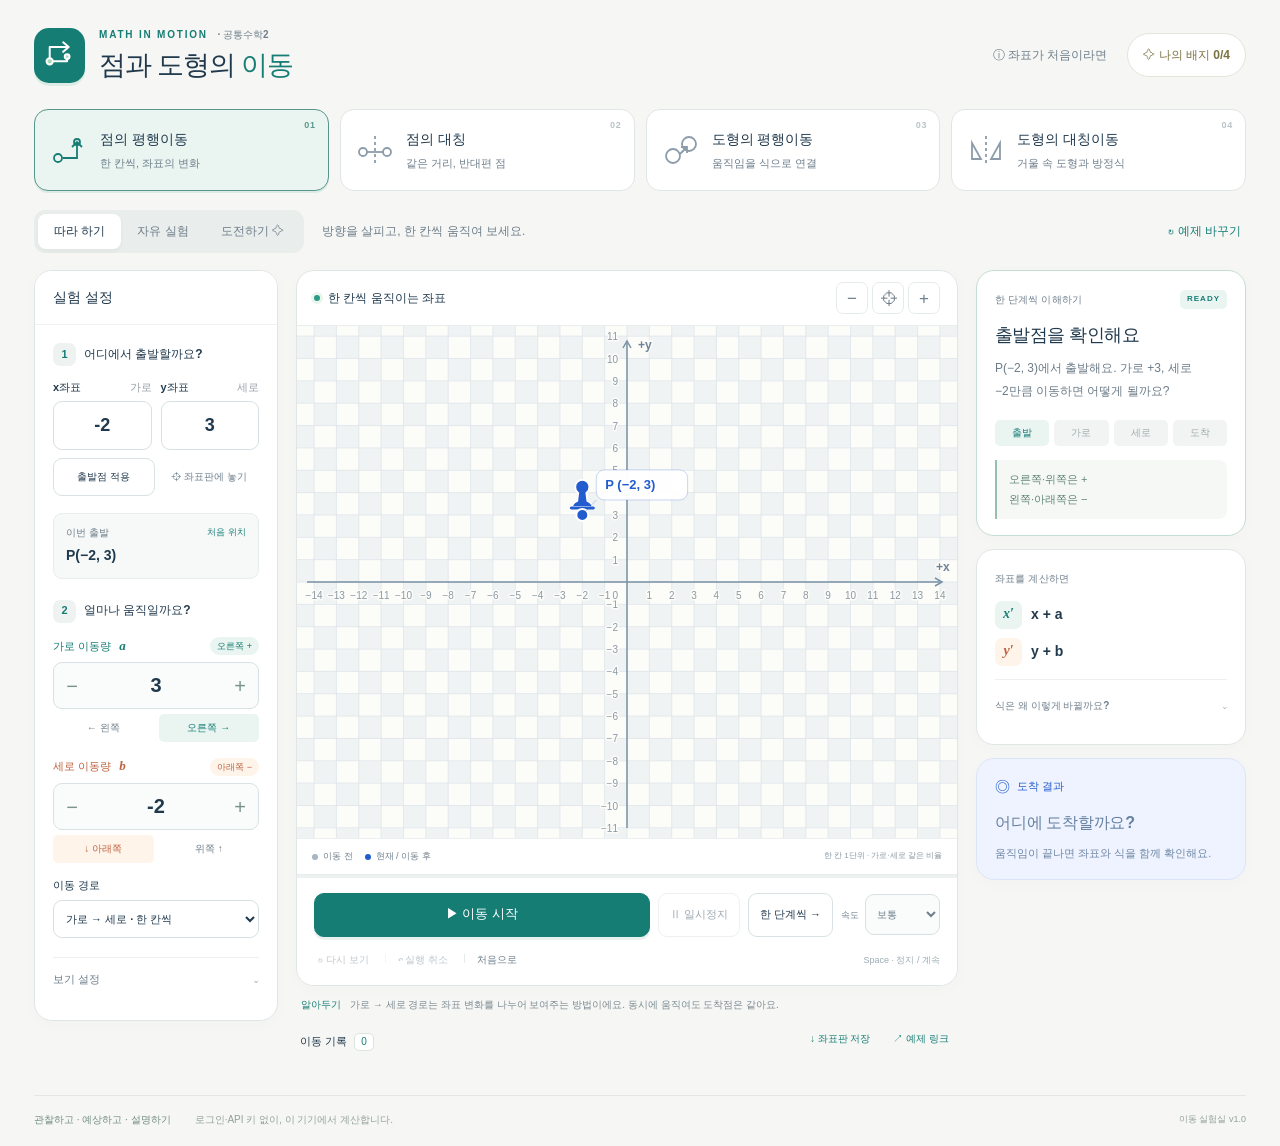
==== commit 9c06a500: "제목 및 사운드추가" ====
--- a/index.html
+++ b/index.html
@@ -21,7 +21,7 @@
   <a class="skip-link" href="#run">이동 실행으로 바로 가기</a>
   <main class="shell">
     <header class="masthead">
-      <div class="brand-group"><div class="brand-mark" aria-hidden="true"><svg viewBox="0 0 48 48"><path d="M11 32V14h23M28 8l7 6-7 6M11 32h22V26"/><circle cx="11" cy="32" r="4"/><circle cx="33" cy="26" r="3"/></svg></div><div><p class="eyebrow">MATH IN MOTION <span>· 공통수학2</span></p><h1>점과 도형의 <em>이동 실험실</em></h1></div></div>
+      <div class="brand-group"><div class="brand-mark" aria-hidden="true"><svg viewBox="0 0 48 48"><path d="M11 32V14h23M28 8l7 6-7 6M11 32h22V26"/><circle cx="11" cy="32" r="4"/><circle cx="33" cy="26" r="3"/></svg></div><div><p class="eyebrow">MATH IN MOTION <span>· 공통수학2</span></p><h1>점과 도형의 <em>이동</em></h1></div></div>
       <div class="header-actions"><button id="help-open" class="ghost small"><span aria-hidden="true">ⓘ</span> 좌표가 처음이라면</button><button id="progress-open" class="badge-button" title="도전하기 학습 기록 보기">✧ <span id="badge-count">나의 배지 0/4</span></button></div>
     </header>
     <nav class="mode-nav" aria-label="실험 메뉴">
@@ -62,7 +62,7 @@
             </div>
           </fieldset>
           <div id="transform-error" class="inline-error" role="alert" hidden></div>
-          <details class="display-options"><summary>보기 설정 <span>⌄</span></summary><div><label><input type="checkbox" id="show-original" checked> 이동 전 모습 남기기</label><label><input type="checkbox" id="show-trail" checked> 자취 · 이동량 · 거리</label><label><input type="checkbox" id="show-reps"> 다른 대표점도 보기</label><label><input type="checkbox" id="chess-pattern" checked> 체스판 배경</label><label><input type="checkbox" id="reduce-motion"> 움직임 줄이기</label></div></details>
+          <details class="display-options"><summary>보기 설정 <span>⌄</span></summary><div><label><input type="checkbox" id="show-original" checked> 이동 전 모습 남기기</label><label><input type="checkbox" id="show-trail" checked> 자취 · 이동량 · 거리</label><label><input type="checkbox" id="show-reps"> 다른 대표점도 보기</label><label><input type="checkbox" id="chess-pattern" checked> 체스판 배경</label><label><input type="checkbox" id="reduce-motion"> 움직임 줄이기</label><label><input type="checkbox" id="sound-effects" checked> 소리 효과</label></div></details>
         </div>
       </details>
       <section class="board-column" aria-label="좌표 실험">
@@ -524,6 +524,7 @@
   function makeShape(text){const poly=M.parseEquation(text);M.validateShape(poly);return {poly,reps:M.representatives(poly),input:text};}
   const initialPoint=makePoint(-2,3),initialShape=makeShape('(x-1)^2+(y-2)^2=4');
   const state={mode:'point-translation',learning:'guided',families:{point:{initial:initialPoint,current:initialPoint,history:[],last:null},shape:{initial:initialShape,current:initialShape,history:[],last:null}},settings:{original:true,trail:true,reps:false,chess:true,reduced:window.matchMedia('(prefers-reduced-motion: reduce)').matches,...(stored.settings||{})},badges:stored.badges&&typeof stored.badges==='object'?stored.badges:{},anim:null,completed:null,sourceDirty:false,placing:false,challenge:null,exampleIndex:0,updating:false,toastTimer:null};
+  state.settings.sound=stored.settings?.sound!==false;
   let raf=0;
   const mode=()=>MODES[state.mode],family=()=>state.families[mode().shape?'shape':'point'];
   const coord=p=>`(${p.map(M.fmt).join(', ')})`;
@@ -535,6 +536,13 @@
   function showError(id,error){$(id).textContent=error instanceof Error?error.message:String(error);$(id).hidden=false;}
   function clearErrors(){for(const id of ['source-error','transform-error']){$(id).textContent='';$(id).hidden=true;}}
   function stopAnimation(){cancelAnimationFrame(raf);raf=0;if(state.anim)state.anim.playing=false;}
+  const movingPhases=new Set(['direct','xmove','ymove','mirror']);
+  let audioContext=null;
+  function audioReady(){if(!state.settings.sound)return false;const Audio=window.AudioContext||window.webkitAudioContext;if(!Audio)return false;try{audioContext||=new Audio();if(audioContext.state==='suspended')audioContext.resume().catch(()=>{});return true;}catch{return false;}}
+  function toneAt(frequency,start,duration,volume){const oscillator=audioContext.createOscillator(),gain=audioContext.createGain();oscillator.type='sine';oscillator.frequency.setValueAtTime(frequency,start);oscillator.frequency.exponentialRampToValueAtTime(frequency*1.18,start+Math.min(.07,duration/2));gain.gain.setValueAtTime(.0001,start);gain.gain.exponentialRampToValueAtTime(volume,start+.012);gain.gain.exponentialRampToValueAtTime(.0001,start+duration);oscillator.connect(gain);gain.connect(audioContext.destination);oscillator.start(start);oscillator.stop(start+duration);}
+  function playMoveSound(){if(!audioReady())return;const now=audioContext.currentTime;toneAt(560,now,.11,.035);toneAt(760,now+.045,.13,.027);}
+  function playArrivalSound(){if(!audioReady())return;const now=audioContext.currentTime;toneAt(660,now,.18,.035);toneAt(880,now+.09,.24,.04);toneAt(1046,now+.19,.32,.03);}
+  function updateMotionSound(a,step){if(!state.settings.sound||!movingPhases.has(step.phase)){a.soundIndex=-1;return;}if(a.soundIndex!==a.index){a.soundIndex=a.index;a.nextSoundAt=420;playMoveSound();return;}if(step.duration>700&&a.elapsed>=a.nextSoundAt&&a.elapsed<step.duration){a.nextSoundAt+=420;playMoveSound();}}
   function cancelPreview(){if(state.anim){stopAnimation();state.anim=null;}state.completed=null;}
   function getTransform(){
     if(mode().translation){const a=M.parseNumber($('move-x').value),b=M.parseNumber($('move-y').value),T=M.translation(a,b);T.label=`가로 ${sign(a)}, 세로 ${sign(b)}`;return T;}
@@ -665,15 +673,16 @@
     $('result-card').classList.remove('just-finished');void $('result-card').offsetWidth;if(!state.settings.reduced)$('result-card').classList.add('just-finished');$('playback-progress').style.width='100%';updateControls();
     $('coordinate-plane').setAttribute('aria-label',`이동 완료. ${result}. ${resultDescription(a.before,a.after,a.T)}`);
   }
+  function finish(){playArrivalSound();complete();}
   function frame(now){
     const a=state.anim;if(!a||!a.playing)return;if(!a.previous)a.previous=now;const delta=Math.min(120,now-a.previous);a.previous=now;
-    const step=a.steps[a.index],speed=step.phase==='axis'?1:Number($('speed').value);a.elapsed+=delta*speed;
-    if(a.elapsed>=step.duration){a.elapsed=0;a.index++;if(a.index>=a.steps.length-1){complete();return;}}
+    const step=a.steps[a.index],speed=step.phase==='axis'?1:Number($('speed').value);a.elapsed+=delta*speed;updateMotionSound(a,step);
+    if(a.elapsed>=step.duration){a.elapsed=0;a.index++;if(a.index>=a.steps.length-1){finish();return;}}
     renderAnimation();raf=requestAnimationFrame(frame);
   }
-  function play(){if(state.sourceDirty){showError('source-error','새 출발 위치를 먼저 적용해 주세요.');return;}let a=state.anim||prepare();if(!a)return;if(state.settings.reduced){nextStep();return;}if(a.elapsed>=a.steps[a.index].duration){a.elapsed=0;a.index++;if(a.index>=a.steps.length-1){complete();return;}}a.playing=true;a.previous=0;updateControls();raf=requestAnimationFrame(frame);}
+  function play(){if(state.sourceDirty){showError('source-error','새 출발 위치를 먼저 적용해 주세요.');return;}let a=state.anim||prepare();if(!a)return;if(state.settings.reduced){nextStep();return;}if(a.elapsed>=a.steps[a.index].duration){a.elapsed=0;a.index++;if(a.index>=a.steps.length-1){finish();return;}}a.playing=true;a.previous=0;updateControls();raf=requestAnimationFrame(frame);}
   function pause(){if(!state.anim)return;if(state.anim.playing){stopAnimation();updateControls();}else play();}
-  function nextStep(){let a=state.anim||prepare();if(!a)return;stopAnimation();const s=a.steps[a.index];if(a.elapsed>=s.duration){a.index++;if(a.index>=a.steps.length-1){complete();return;}}a.elapsed=a.steps[a.index].duration;renderAnimation();updateControls();}
+  function nextStep(){let a=state.anim||prepare();if(!a)return;stopAnimation();let s=a.steps[a.index];if(a.elapsed>=s.duration){a.index++;if(a.index>=a.steps.length-1){finish();return;}}s=a.steps[a.index];if(movingPhases.has(s.phase))playMoveSound();a.elapsed=s.duration;renderAnimation();updateControls();}
   function replay(){const a=prepare(true);if(!a)return;toast('직전 움직임만 다시 재생합니다. 이동이 추가로 적용되지는 않아요.');if(state.settings.reduced)nextStep();else play();}
   function undo(){const f=family();if(state.anim){cancelPreview();syncSource();ready();toast('진행 중인 이동을 취소하고 출발 상태로 돌아왔어요.');return;}if(!f.history.length)return;const e=f.history.pop();f.current=e.before;f.last=f.history.at(-1)||null;state.completed=null;syncSource();plane.fit([f.current]);updateHistory();ready();toast('직전 이동 한 번을 취소했어요.');}
   function reset(){cancelPreview();const f=family();f.current=f.initial;f.history=[];f.last=null;syncSource();clearErrors();plane.fit([f.current]);updateHistory();ready();toast('이 실험의 처음 위치로 돌아왔어요.');}
@@ -741,6 +750,8 @@
   $('place-point').addEventListener('click',()=>{state.placing=!state.placing;plane.placing=state.placing;$('place-point').setAttribute('aria-pressed',String(state.placing));$('placement-banner').hidden=!state.placing;$('coordinate-plane').classList.toggle('placing',state.placing);});
   $('run').addEventListener('click',play);$('pause').addEventListener('click',pause);$('step').addEventListener('click',nextStep);$('replay').addEventListener('click',replay);$('undo').addEventListener('click',undo);$('reset').addEventListener('click',reset);
   $('zoom-in').addEventListener('click',()=>plane.zoom(1.2));$('zoom-out').addEventListener('click',()=>plane.zoom(1/1.2));$('fit-view').addEventListener('click',()=>{const a=state.anim||state.completed;plane.fit(a?[a.before,a.after]:[family().current],a?.T||null);});
+  $('sound-effects').checked=state.settings.sound;
+  $('sound-effects').addEventListener('change',()=>{state.settings.sound=$('sound-effects').checked;save();});
   const settingMap={'show-original':'original','show-trail':'trail','show-reps':'reps','chess-pattern':'chess','reduce-motion':'reduced'};
   Object.entries(settingMap).forEach(([id,key])=>$(id).addEventListener('change',()=>{state.settings[key]=$(id).checked;settingsToUI();save();if(state.anim){if(key==='reduced'&&state.settings.reduced)stopAnimation();renderAnimation();updateControls();}else if(state.completed){const a=state.completed;plane.render({before:a.before,after:a.after,T:a.T,phase:'result',dx:a.T.a?.num||0,dy:a.T.b?.num||0,t:1,settings:state.settings,direct:a.direct});}else ready();plane.drawGrid();}));
   window.matchMedia('(prefers-reduced-motion: reduce)').addEventListener?.('change',e=>{if(e.matches){state.settings.reduced=true;settingsToUI();if(state.anim)stopAnimation();updateControls();}});
